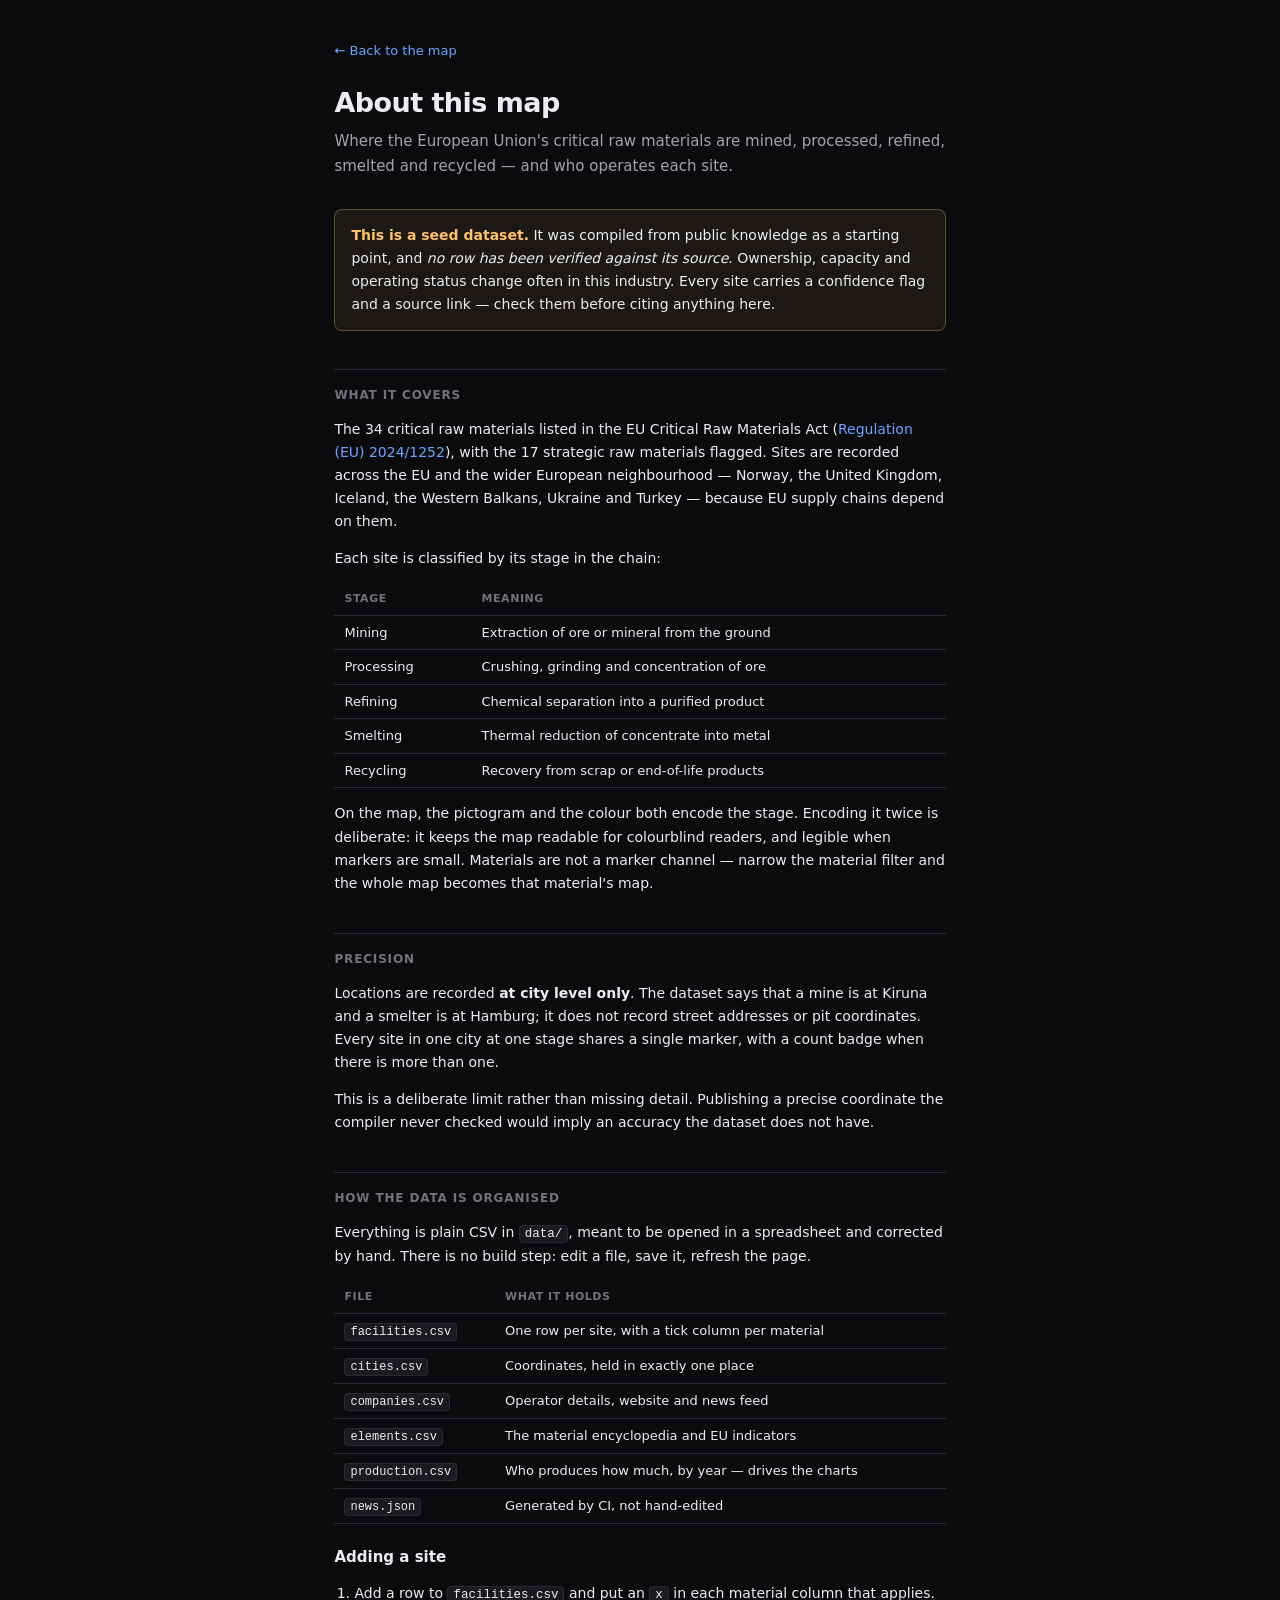
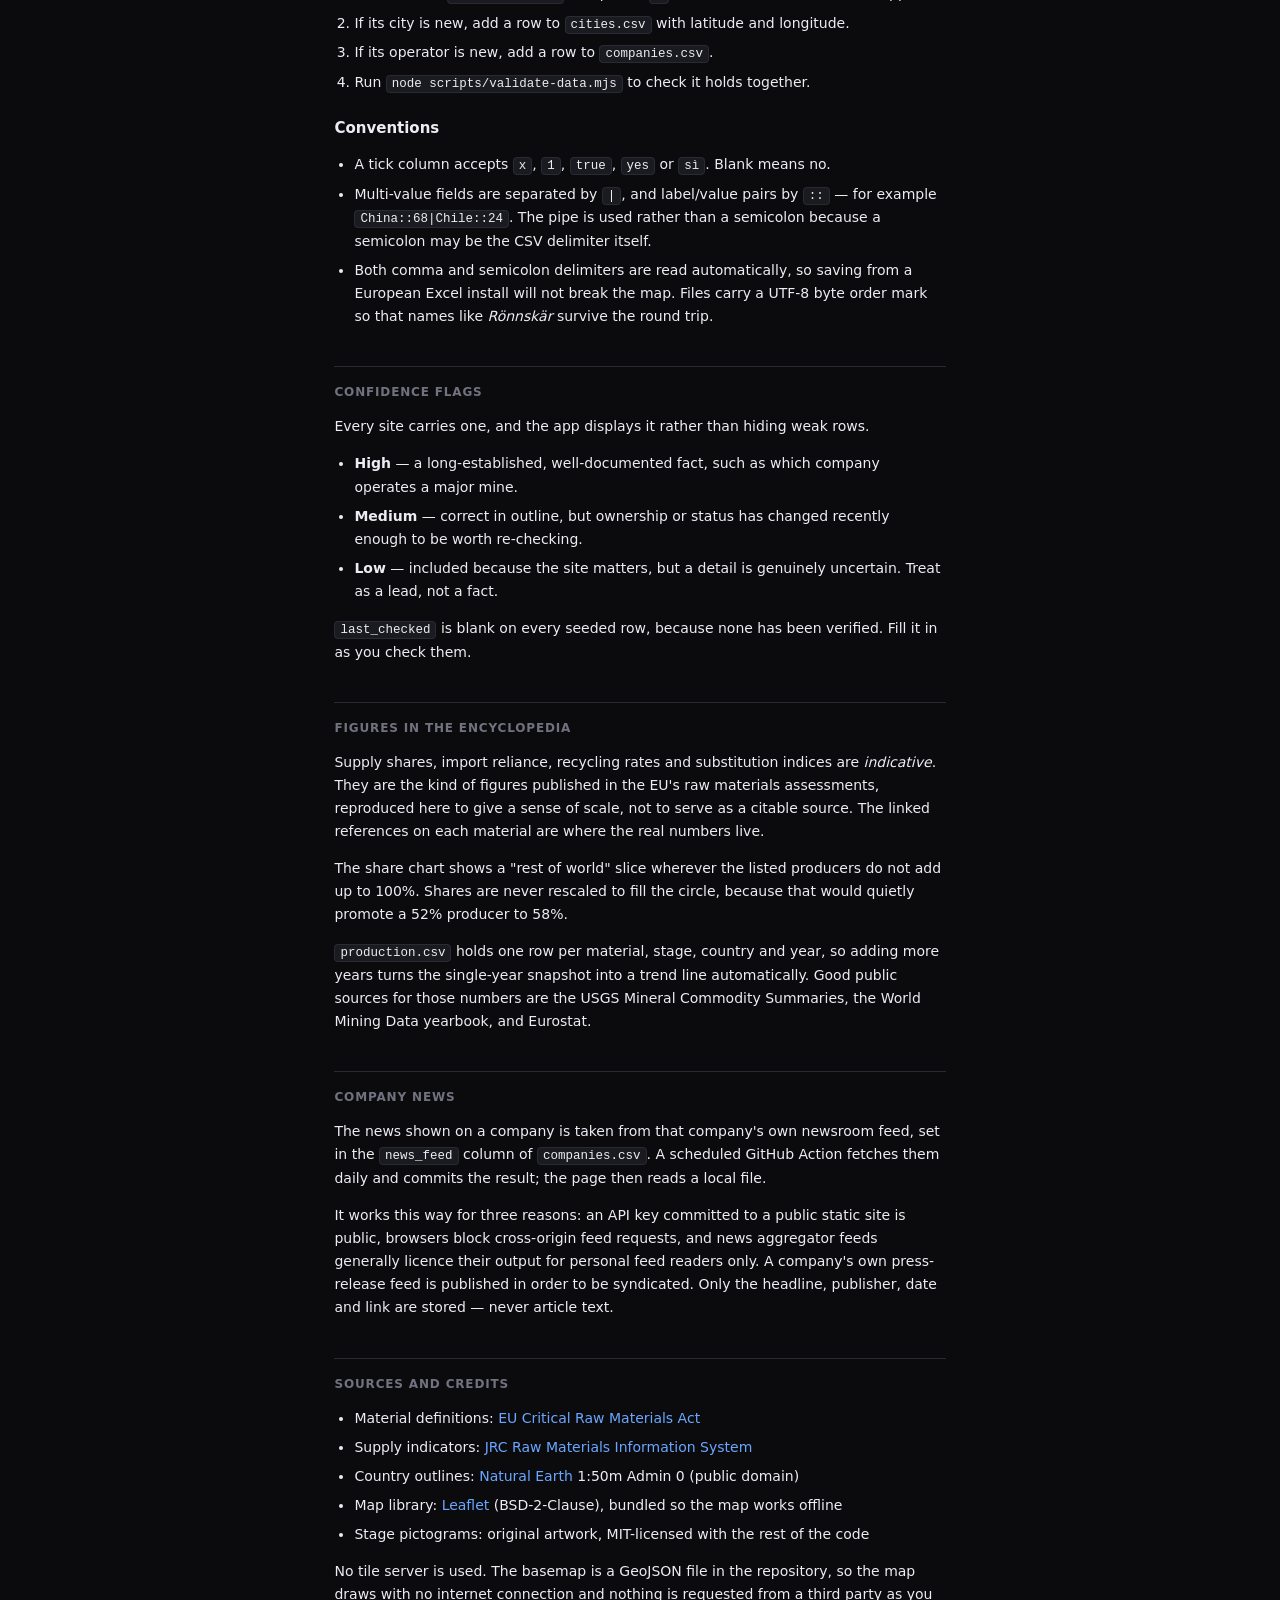
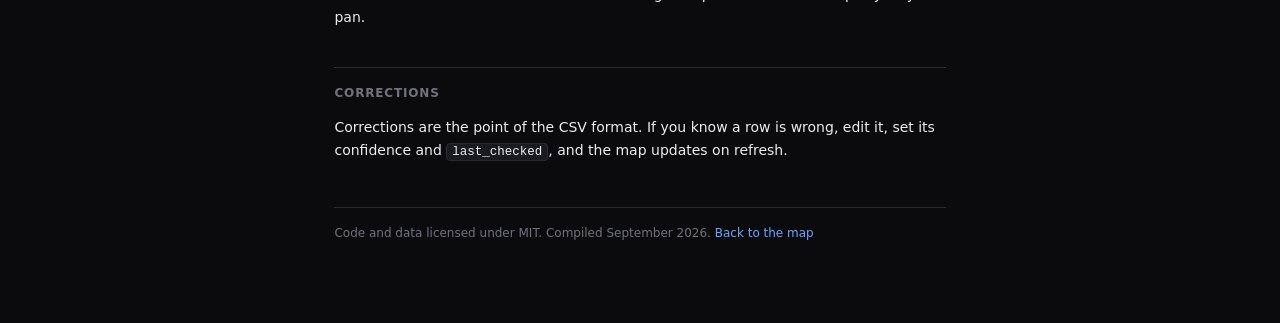
==== about.html @ 383049f7 "Build the full map application Turns the seeded CSVs into a working, filterable map of European crit" ====
<!doctype html>
<html lang="en">
<head>
<meta charset="utf-8">
<meta name="viewport" content="width=device-width, initial-scale=1">
<title>About — European Critical Raw Materials Map</title>
<link rel="stylesheet" href="css/styles.css">
<style>
  body { overflow: auto; }
  .doc { max-width: 74ch; margin: 0 auto; padding: 40px 24px 90px; }
  .doc h1 { font-size: 27px; letter-spacing: -0.02em; margin: 0 0 6px; }
  .doc .lede { color: var(--text-dim); font-size: 15px; margin: 0 0 30px; }
  .doc h2 {
    font-size: 12px; font-weight: 700; letter-spacing: 0.07em; text-transform: uppercase;
    color: var(--text-faint); margin: 38px 0 12px;
    padding-top: 16px; border-top: 1px solid var(--border);
  }
  .doc h3 { font-size: 15px; margin: 22px 0 7px; }
  .doc p, .doc li { line-height: 1.65; }
  .doc ul, .doc ol { padding-left: 20px; }
  .doc li { margin-bottom: 6px; }
  .doc code {
    font-family: var(--mono); font-size: 12.5px;
    background: var(--surface-2); border: 1px solid var(--border);
    padding: 1px 5px; border-radius: 4px;
  }
  .doc pre {
    background: var(--surface-2); border: 1px solid var(--border);
    border-radius: var(--radius); padding: 13px 15px; overflow-x: auto;
    font-family: var(--mono); font-size: 12.5px; line-height: 1.6;
  }
  .doc pre code { background: none; border: none; padding: 0; }
  .doc table { width: 100%; border-collapse: collapse; font-size: 13px; margin: 12px 0; }
  .doc th, .doc td { text-align: left; padding: 7px 10px; border-bottom: 1px solid var(--border); }
  .doc th { color: var(--text-faint); font-weight: 600; font-size: 11px;
            text-transform: uppercase; letter-spacing: 0.05em; }
  .doc td code { font-size: 12px; }
  .callout {
    background: rgba(255, 194, 102, 0.07);
    border: 1px solid rgba(255, 194, 102, 0.3);
    border-radius: var(--radius); padding: 14px 16px; margin: 18px 0;
  }
  .callout strong { color: var(--warn); }
  .back { display: inline-block; margin-bottom: 22px; font-size: 13px; }
  .doc footer { margin-top: 44px; padding-top: 16px; border-top: 1px solid var(--border);
                color: var(--text-faint); font-size: 12px; }
</style>
</head>
<body>
<main class="doc">

  <a class="back" href="index.html">&larr; Back to the map</a>

  <h1>About this map</h1>
  <p class="lede">
    Where the European Union's critical raw materials are mined, processed, refined,
    smelted and recycled — and who operates each site.
  </p>

  <div class="callout">
    <p style="margin:0">
      <strong>This is a seed dataset.</strong> It was compiled from public knowledge as a
      starting point, and <em>no row has been verified against its source</em>. Ownership,
      capacity and operating status change often in this industry. Every site carries a
      confidence flag and a source link — check them before citing anything here.
    </p>
  </div>

  <h2>What it covers</h2>

  <p>
    The 34 critical raw materials listed in the EU Critical Raw Materials Act
    (<a href="https://eur-lex.europa.eu/eli/reg/2024/1252/oj" target="_blank" rel="noopener">Regulation (EU) 2024/1252</a>),
    with the 17 strategic raw materials flagged. Sites are recorded across the EU and
    the wider European neighbourhood — Norway, the United Kingdom, Iceland, the Western
    Balkans, Ukraine and Turkey — because EU supply chains depend on them.
  </p>

  <p>Each site is classified by its stage in the chain:</p>

  <table>
    <tr><th>Stage</th><th>Meaning</th></tr>
    <tr><td>Mining</td><td>Extraction of ore or mineral from the ground</td></tr>
    <tr><td>Processing</td><td>Crushing, grinding and concentration of ore</td></tr>
    <tr><td>Refining</td><td>Chemical separation into a purified product</td></tr>
    <tr><td>Smelting</td><td>Thermal reduction of concentrate into metal</td></tr>
    <tr><td>Recycling</td><td>Recovery from scrap or end-of-life products</td></tr>
  </table>

  <p>
    On the map, the pictogram and the colour both encode the stage. Encoding it twice is
    deliberate: it keeps the map readable for colourblind readers, and legible when
    markers are small. Materials are not a marker channel — narrow the material filter and
    the whole map becomes that material's map.
  </p>

  <h2>Precision</h2>

  <p>
    Locations are recorded <strong>at city level only</strong>. The dataset says that a mine
    is at Kiruna and a smelter is at Hamburg; it does not record street addresses or pit
    coordinates. Every site in one city at one stage shares a single marker, with a count
    badge when there is more than one.
  </p>
  <p>
    This is a deliberate limit rather than missing detail. Publishing a precise coordinate
    the compiler never checked would imply an accuracy the dataset does not have.
  </p>

  <h2>How the data is organised</h2>

  <p>
    Everything is plain CSV in <code>data/</code>, meant to be opened in a spreadsheet and
    corrected by hand. There is no build step: edit a file, save it, refresh the page.
  </p>

  <table>
    <tr><th>File</th><th>What it holds</th></tr>
    <tr><td><code>facilities.csv</code></td><td>One row per site, with a tick column per material</td></tr>
    <tr><td><code>cities.csv</code></td><td>Coordinates, held in exactly one place</td></tr>
    <tr><td><code>companies.csv</code></td><td>Operator details, website and news feed</td></tr>
    <tr><td><code>elements.csv</code></td><td>The material encyclopedia and EU indicators</td></tr>
    <tr><td><code>production.csv</code></td><td>Who produces how much, by year — drives the charts</td></tr>
    <tr><td><code>news.json</code></td><td>Generated by CI, not hand-edited</td></tr>
  </table>

  <h3>Adding a site</h3>
  <ol>
    <li>Add a row to <code>facilities.csv</code> and put an <code>x</code> in each material column that applies.</li>
    <li>If its city is new, add a row to <code>cities.csv</code> with latitude and longitude.</li>
    <li>If its operator is new, add a row to <code>companies.csv</code>.</li>
    <li>Run <code>node scripts/validate-data.mjs</code> to check it holds together.</li>
  </ol>

  <h3>Conventions</h3>
  <ul>
    <li>A tick column accepts <code>x</code>, <code>1</code>, <code>true</code>, <code>yes</code> or <code>sì</code>. Blank means no.</li>
    <li>
      Multi-value fields are separated by <code>|</code>, and label/value pairs by <code>::</code> —
      for example <code>China::68|Chile::24</code>. The pipe is used rather than a semicolon
      because a semicolon may be the CSV delimiter itself.
    </li>
    <li>
      Both comma and semicolon delimiters are read automatically, so saving from a European
      Excel install will not break the map. Files carry a UTF-8 byte order mark so that
      names like <em>Rönnskär</em> survive the round trip.
    </li>
  </ul>

  <h2>Confidence flags</h2>
  <p>Every site carries one, and the app displays it rather than hiding weak rows.</p>
  <ul>
    <li><strong>High</strong> — a long-established, well-documented fact, such as which company operates a major mine.</li>
    <li><strong>Medium</strong> — correct in outline, but ownership or status has changed recently enough to be worth re-checking.</li>
    <li><strong>Low</strong> — included because the site matters, but a detail is genuinely uncertain. Treat as a lead, not a fact.</li>
  </ul>
  <p>
    <code>last_checked</code> is blank on every seeded row, because none has been verified.
    Fill it in as you check them.
  </p>

  <h2>Figures in the encyclopedia</h2>
  <p>
    Supply shares, import reliance, recycling rates and substitution indices are
    <em>indicative</em>. They are the kind of figures published in the EU's raw materials
    assessments, reproduced here to give a sense of scale, not to serve as a citable source.
    The linked references on each material are where the real numbers live.
  </p>
  <p>
    The share chart shows a "rest of world" slice wherever the listed producers do not add up
    to 100%. Shares are never rescaled to fill the circle, because that would quietly promote
    a 52% producer to 58%.
  </p>
  <p>
    <code>production.csv</code> holds one row per material, stage, country and year, so adding
    more years turns the single-year snapshot into a trend line automatically. Good public
    sources for those numbers are the USGS Mineral Commodity Summaries, the World Mining Data
    yearbook, and Eurostat.
  </p>

  <h2>Company news</h2>
  <p>
    The news shown on a company is taken from that company's own newsroom feed, set in the
    <code>news_feed</code> column of <code>companies.csv</code>. A scheduled GitHub Action
    fetches them daily and commits the result; the page then reads a local file.
  </p>
  <p>
    It works this way for three reasons: an API key committed to a public static site is
    public, browsers block cross-origin feed requests, and news aggregator feeds generally
    licence their output for personal feed readers only. A company's own press-release feed is
    published in order to be syndicated. Only the headline, publisher, date and link are
    stored — never article text.
  </p>

  <h2>Sources and credits</h2>
  <ul>
    <li>Material definitions: <a href="https://eur-lex.europa.eu/eli/reg/2024/1252/oj" target="_blank" rel="noopener">EU Critical Raw Materials Act</a></li>
    <li>Supply indicators: <a href="https://rmis.jrc.ec.europa.eu/" target="_blank" rel="noopener">JRC Raw Materials Information System</a></li>
    <li>Country outlines: <a href="https://www.naturalearthdata.com/" target="_blank" rel="noopener">Natural Earth</a> 1:50m Admin 0 (public domain)</li>
    <li>Map library: <a href="https://leafletjs.com" target="_blank" rel="noopener">Leaflet</a> (BSD-2-Clause), bundled so the map works offline</li>
    <li>Stage pictograms: original artwork, MIT-licensed with the rest of the code</li>
  </ul>
  <p>
    No tile server is used. The basemap is a GeoJSON file in the repository, so the map draws
    with no internet connection and nothing is requested from a third party as you pan.
  </p>

  <h2>Corrections</h2>
  <p>
    Corrections are the point of the CSV format. If you know a row is wrong, edit it, set its
    confidence and <code>last_checked</code>, and the map updates on refresh.
  </p>

  <footer>
    Code and data licensed under MIT. Compiled September 2026.
    <a href="index.html">Back to the map</a>
  </footer>

</main>
</body>
</html>
---- css/styles.css ----
/* ===========================================================================
   European Critical Raw Materials Map
   Dark-first. Colour on this page means one thing only: stage of the supply
   chain. Everything else stays greyscale so the markers never compete.
   =========================================================================== */

:root {
  --bg: #0b0b0e;
  --map-bg: #0d0d0f;
  --surface: #131318;
  --surface-2: #1a1a21;
  --surface-3: #23232c;
  --border: #2a2a35;
  --border-strong: #3b3b4a;

  --text: #ecedf2;
  --text-dim: #a2a3b2;
  --text-faint: #71727f;

  --accent: #6aa6ff;
  --accent-dim: #3f6ea8;
  --warn: #ffc266;
  --danger: #ff6b6b;

  /* Stage palette — magenta mining and cyan smelting come from the mockup. */
  --stage-mining: #ff3d86;
  --stage-processing: #ffab3d;
  --stage-refining: #38dc90;
  --stage-smelting: #37b6ff;
  --stage-recycling: #b18cff;

  --country-stroke: rgba(255, 255, 255, 0.62);
  --country-fill: rgba(255, 255, 255, 0.015);
  --country-fill-hover: rgba(255, 255, 255, 0.07);

  --sidebar-w: 336px;
  --detail-w: 392px;
  --header-h: 56px;

  --radius: 8px;
  --radius-lg: 14px;
  --shadow: 0 8px 28px rgba(0, 0, 0, 0.55);

  --font: system-ui, -apple-system, "Segoe UI", Roboto, "Helvetica Neue", Arial, sans-serif;
  --mono: ui-monospace, SFMono-Regular, "SF Mono", Menlo, Consolas, monospace;

  color-scheme: dark;
}

*, *::before, *::after { box-sizing: border-box; }

html, body { height: 100%; }

body {
  margin: 0;
  background: var(--bg);
  color: var(--text);
  font-family: var(--font);
  font-size: 14px;
  line-height: 1.5;
  -webkit-font-smoothing: antialiased;
  overflow: hidden;
}

a { color: var(--accent); text-decoration: none; }
a:hover { text-decoration: underline; }

button {
  font: inherit;
  color: inherit;
  background: none;
  border: none;
  cursor: pointer;
}

:focus-visible {
  outline: 2px solid var(--accent);
  outline-offset: 2px;
  border-radius: 4px;
}

/* Scrollbars ------------------------------------------------------------- */
* { scrollbar-width: thin; scrollbar-color: var(--border-strong) transparent; }
*::-webkit-scrollbar { width: 10px; height: 10px; }
*::-webkit-scrollbar-track { background: transparent; }
*::-webkit-scrollbar-thumb {
  background: var(--border-strong);
  border-radius: 6px;
  border: 3px solid var(--surface);
}

/* Utilities -------------------------------------------------------------- */
[hidden] { display: none !important; }

.visually-hidden {
  position: absolute; width: 1px; height: 1px;
  padding: 0; margin: -1px; overflow: hidden;
  clip: rect(0 0 0 0); white-space: nowrap; border: 0;
}

.muted { color: var(--text-dim); }
.faint { color: var(--text-faint); }

/* ===========================================================================
   Shell
   =========================================================================== */

.app {
  display: grid;
  grid-template-rows: auto 1fr;
  height: 100vh;
  height: 100dvh;
}

.header {
  display: flex;
  align-items: center;
  gap: 16px;
  height: var(--header-h);
  padding: 0 16px;
  background: var(--surface);
  border-bottom: 1px solid var(--border);
  z-index: 600;
}

.header__brand { display: flex; align-items: baseline; gap: 10px; min-width: 0; }

.header__title {
  margin: 0;
  font-size: 15px;
  font-weight: 650;
  letter-spacing: -0.01em;
  white-space: nowrap;
}

.header__sub {
  font-size: 12px;
  color: var(--text-faint);
  white-space: nowrap;
  overflow: hidden;
  text-overflow: ellipsis;
}

.header__spacer { flex: 1; }

.header__actions { display: flex; align-items: center; gap: 8px; }

/* The dataset is a seed. Say so where it cannot be missed. */
.data-banner {
  display: inline-flex;
  align-items: center;
  gap: 7px;
  padding: 4px 11px;
  font-size: 12px;
  color: var(--warn);
  background: rgba(255, 194, 102, 0.09);
  border: 1px solid rgba(255, 194, 102, 0.28);
  border-radius: 999px;
  white-space: nowrap;
}
.data-banner::before {
  content: "";
  width: 6px; height: 6px;
  border-radius: 50%;
  background: var(--warn);
  flex: none;
}

.btn {
  padding: 6px 12px;
  font-size: 13px;
  border-radius: var(--radius);
  border: 1px solid var(--border-strong);
  background: var(--surface-2);
  color: var(--text);
  white-space: nowrap;
  transition: background 0.12s, border-color 0.12s;
}
.btn:hover { background: var(--surface-3); border-color: #4a4a5c; }

.btn--primary {
  background: var(--accent);
  border-color: var(--accent);
  color: #07121f;
  font-weight: 600;
}
.btn--primary:hover { background: #7fb4ff; border-color: #7fb4ff; }

.btn--ghost { background: transparent; border-color: transparent; color: var(--text-dim); }
.btn--ghost:hover { background: var(--surface-2); color: var(--text); }

.btn--sm { padding: 3px 9px; font-size: 12px; }

.main {
  display: grid;
  grid-template-columns: var(--sidebar-w) 1fr 0;
  min-height: 0;
  transition: grid-template-columns 0.18s ease;
}
.main.detail-open { grid-template-columns: var(--sidebar-w) 1fr var(--detail-w); }
.main.sidebar-collapsed { grid-template-columns: 0 1fr 0; }
.main.sidebar-collapsed.detail-open { grid-template-columns: 0 1fr var(--detail-w); }

/* ===========================================================================
   Sidebar
   =========================================================================== */

.sidebar {
  display: grid;
  grid-template-rows: auto auto 1fr;
  min-width: 0;
  min-height: 0;
  background: var(--surface);
  border-right: 1px solid var(--border);
  overflow: hidden;
}

.segmented {
  display: flex;
  gap: 3px;
  margin: 10px 12px 0;
  padding: 3px;
  background: var(--surface-2);
  border: 1px solid var(--border);
  border-radius: var(--radius);
}

.segmented button {
  flex: 1;
  display: flex;
  align-items: center;
  justify-content: center;
  gap: 6px;
  padding: 6px 8px;
  font-size: 13px;
  color: var(--text-dim);
  border-radius: 6px;
  transition: background 0.12s, color 0.12s;
}
.segmented button:hover { color: var(--text); }
.segmented button[aria-selected="true"] {
  background: var(--surface-3);
  color: var(--text);
  font-weight: 600;
}

.pill {
  padding: 1px 7px;
  font-size: 11px;
  font-variant-numeric: tabular-nums;
  color: var(--text-dim);
  background: var(--surface-3);
  border-radius: 999px;
}
.segmented button[aria-selected="true"] .pill { background: var(--border-strong); color: var(--text); }

.search {
  margin: 10px 12px;
  position: relative;
}
.search input {
  width: 100%;
  padding: 8px 30px 8px 11px;
  font: inherit;
  font-size: 13px;
  color: var(--text);
  background: var(--surface-2);
  border: 1px solid var(--border);
  border-radius: var(--radius);
}
.search input::placeholder { color: var(--text-faint); }
.search input:focus { outline: none; border-color: var(--accent-dim); background: var(--surface-3); }
.search__clear {
  position: absolute;
  right: 6px; top: 50%;
  transform: translateY(-50%);
  padding: 4px 6px;
  color: var(--text-faint);
  line-height: 1;
}
.search__clear:hover { color: var(--text); }

.panel-scroll {
  overflow-y: auto;
  padding: 0 12px 20px;
  min-height: 0;
}

/* Filter groups ---------------------------------------------------------- */

.fgroup { border-top: 1px solid var(--border); padding: 12px 0; }
.fgroup:first-child { border-top: none; }

.fgroup__head {
  display: flex;
  align-items: center;
  gap: 8px;
  width: 100%;
  padding: 2px 0;
  text-align: left;
}
.fgroup__title {
  font-size: 12px;
  font-weight: 650;
  letter-spacing: 0.05em;
  text-transform: uppercase;
  color: var(--text-dim);
}
.fgroup__count { margin-left: auto; font-size: 11px; color: var(--text-faint); }
.fgroup__chev {
  width: 14px; height: 14px;
  color: var(--text-faint);
  transition: transform 0.15s;
}
.fgroup[data-open="false"] .fgroup__chev { transform: rotate(-90deg); }
.fgroup[data-open="false"] .fgroup__body { display: none; }

.fgroup__body { margin-top: 8px; }
.fgroup__body--scroll { max-height: 260px; overflow-y: auto; padding-right: 4px; }

.fgroup__sub {
  margin: 10px 0 4px;
  font-size: 11px;
  font-weight: 650;
  letter-spacing: 0.04em;
  text-transform: uppercase;
  color: var(--text-faint);
}
.fgroup__sub:first-child { margin-top: 0; }

.check {
  display: flex;
  align-items: center;
  gap: 9px;
  padding: 5px 7px;
  border-radius: 6px;
  cursor: pointer;
  user-select: none;
}
.check:hover { background: var(--surface-2); }
.check input { position: absolute; opacity: 0; pointer-events: none; }

.check__box {
  flex: none;
  width: 15px; height: 15px;
  border: 1.5px solid var(--border-strong);
  border-radius: 4px;
  background: var(--surface-2);
  display: grid;
  place-items: center;
  transition: background 0.12s, border-color 0.12s;
}
.check__box svg { width: 11px; height: 11px; opacity: 0; color: #07121f; }
.check input:checked + .check__box { background: var(--accent); border-color: var(--accent); }
.check input:checked + .check__box svg { opacity: 1; }
.check input:focus-visible + .check__box { outline: 2px solid var(--accent); outline-offset: 2px; }

.check__label { flex: 1; min-width: 0; font-size: 13px; overflow: hidden; text-overflow: ellipsis; white-space: nowrap; }
.check__n { font-size: 11px; color: var(--text-faint); font-variant-numeric: tabular-nums; }
.check[data-empty="true"] { opacity: 0.42; }

.check__swatch { flex: none; width: 9px; height: 9px; border-radius: 3px; }

.star { color: var(--warn); font-size: 10px; flex: none; }

.fgroup__actions { display: flex; gap: 6px; margin-top: 8px; }

/* Results ---------------------------------------------------------------- */

.results__head {
  display: flex;
  align-items: center;
  gap: 8px;
  padding: 10px 0 8px;
  font-size: 12px;
  color: var(--text-dim);
}

.rlist { display: flex; flex-direction: column; gap: 5px; }

.rcard {
  width: 100%;
  text-align: left;
  padding: 9px 11px;
  background: var(--surface-2);
  border: 1px solid var(--border);
  border-radius: var(--radius);
  transition: background 0.12s, border-color 0.12s;
}
.rcard:hover { background: var(--surface-3); border-color: var(--border-strong); }
.rcard[aria-current="true"] { border-color: var(--accent-dim); background: var(--surface-3); }

.rcard__top { display: flex; align-items: center; gap: 8px; }
.rcard__name {
  flex: 1; min-width: 0;
  font-size: 13px; font-weight: 600;
  overflow: hidden; text-overflow: ellipsis; white-space: nowrap;
}
.rcard__where { margin-top: 2px; font-size: 12px; color: var(--text-dim); }
.rcard__meta { margin-top: 6px; display: flex; flex-wrap: wrap; gap: 4px; }

.empty {
  padding: 28px 16px;
  text-align: center;
  color: var(--text-faint);
  font-size: 13px;
}
.empty strong { display: block; color: var(--text-dim); margin-bottom: 4px; }

/* Chips ------------------------------------------------------------------ */

.chip {
  display: inline-flex;
  align-items: center;
  gap: 5px;
  padding: 2px 8px;
  font-size: 11px;
  border-radius: 999px;
  background: var(--surface-3);
  color: var(--text-dim);
  border: 1px solid transparent;
  white-space: nowrap;
}
.chip--stage {
  color: var(--stage-c, var(--text-dim));
  border-color: color-mix(in srgb, var(--stage-c) 42%, transparent);
  background: color-mix(in srgb, var(--stage-c) 13%, transparent);
}
.chip--stage svg { width: 12px; height: 12px; }
.chip--strategic { color: var(--warn); background: rgba(255, 194, 102, 0.1); border-color: rgba(255, 194, 102, 0.25); }

/* Confidence is shown, never hidden. */
.conf { display: inline-flex; align-items: center; gap: 4px; font-size: 11px; }
.conf::before { content: ""; width: 6px; height: 6px; border-radius: 50%; }
.conf--high { color: #6fcf97; } .conf--high::before { background: #6fcf97; }
.conf--medium { color: var(--warn); } .conf--medium::before { background: var(--warn); }
.conf--low { color: var(--danger); } .conf--low::before { background: var(--danger); }

.status-chip { font-size: 11px; }
.status-chip[data-status="operating"] { color: #6fcf97; }
.status-chip[data-status="construction"] { color: var(--warn); }
.status-chip[data-status="planned"] { color: var(--accent); }
.status-chip[data-status="care-and-maintenance"] { color: var(--text-dim); }
.status-chip[data-status="closed"] { color: var(--text-faint); }

/* ===========================================================================
   Map
   =========================================================================== */

.map-wrap { position: relative; min-width: 0; min-height: 0; }

#map {
  position: absolute;
  inset: 0;
  background: var(--map-bg);
}

.leaflet-container {
  background: var(--map-bg);
  font-family: var(--font);
  outline: none;
}

.country { transition: fill 0.12s; }

/* Markers ---------------------------------------------------------------- */

/* Leaflet is given a zero-size icon so the marker can be sized purely in CSS.
   --marker-size is set from the zoom level, so dense regions stay readable. */
.leaflet-container { --marker-size: 26px; }

.crm-pin { width: 0 !important; height: 0 !important; }

.marker-pin {
  position: absolute;
  left: 0; top: 0;
  width: var(--marker-size);
  height: var(--marker-size);
  transform: translate(-50%, -50%);
  transition: width 0.15s, height 0.15s;
}

.marker {
  position: relative;
  display: grid;
  place-items: center;
  width: 100%; height: 100%;
  border-radius: 50%;
  color: var(--stage-c);
  background: color-mix(in srgb, var(--stage-c) 20%, #0b0b0e);
  border: 1.5px solid var(--stage-c);
  box-shadow: 0 0 0 3px color-mix(in srgb, var(--stage-c) 12%, transparent);
  transition: transform 0.12s, box-shadow 0.12s;
}
.marker svg { width: 62%; height: 62%; }
.marker:hover { transform: scale(1.14); z-index: 500; }

.marker__count {
  position: absolute;
  right: -5px; bottom: -5px;
  min-width: 15px;
  padding: 0 3px;
  font-size: 10px;
  font-weight: 700;
  line-height: 15px;
  text-align: center;
  color: #0b0b0e;
  background: var(--stage-c);
  border-radius: 999px;
  font-variant-numeric: tabular-nums;
}

/* Selected marker: the rounded-square outline from the mockup. */
.marker-pin.is-selected .marker {
  box-shadow: 0 0 0 3px var(--map-bg), 0 0 0 5px var(--stage-c);
  border-radius: 7px;
  transform: scale(1.12);
}

.leaflet-marker-icon { background: none; border: none; }

/* Popups ----------------------------------------------------------------- */

.leaflet-popup-content-wrapper {
  background: var(--surface-2);
  color: var(--text);
  border: 1px solid var(--border-strong);
  border-radius: var(--radius-lg);
  box-shadow: var(--shadow);
  padding: 0;
}
.leaflet-popup-content { margin: 0; width: 270px !important; line-height: 1.5; }
.leaflet-popup-tip { background: var(--surface-2); border: 1px solid var(--border-strong); }
.leaflet-popup-close-button { color: var(--text-faint) !important; padding: 7px 8px 0 0 !important; }
.leaflet-popup-close-button:hover { color: var(--text) !important; }

.pop { padding: 12px 13px 11px; }
.pop__where { font-size: 12px; color: var(--text-dim); }
.pop__site { margin: 1px 0 2px; font-size: 14px; font-weight: 650; }
.pop__co { display: inline-block; font-size: 13px; margin-bottom: 8px; }
.pop__meta { display: flex; flex-wrap: wrap; gap: 4px; margin-bottom: 9px; }
.pop__foot { display: flex; align-items: center; gap: 8px; padding-top: 9px; border-top: 1px solid var(--border); }
.pop__nav {
  display: flex; align-items: center; justify-content: space-between; gap: 8px;
  padding: 7px 13px; background: var(--surface-3); border-bottom: 1px solid var(--border);
  font-size: 12px; color: var(--text-dim);
}

/* Legend ----------------------------------------------------------------- */

.legend {
  position: absolute;
  left: 14px; bottom: 14px;
  z-index: 500;
  padding: 10px 12px;
  background: color-mix(in srgb, var(--surface) 92%, transparent);
  backdrop-filter: blur(8px);
  border: 1px solid var(--border);
  border-radius: var(--radius-lg);
  box-shadow: var(--shadow);
}
.legend__title {
  font-size: 10px; font-weight: 700; letter-spacing: 0.07em;
  text-transform: uppercase; color: var(--text-faint); margin-bottom: 7px;
}
.legend__row { display: flex; align-items: center; gap: 8px; padding: 2px 0; font-size: 12px; }
.legend__dot {
  flex: none;
  display: grid; place-items: center;
  width: 21px; height: 21px;
  border-radius: 50%;
  color: var(--stage-c);
  background: color-mix(in srgb, var(--stage-c) 20%, #0b0b0e);
  border: 1.5px solid var(--stage-c);
}
.legend__dot svg { width: 13px; height: 13px; }
.legend__row[data-off="true"] { opacity: 0.3; }

.map-note {
  position: absolute;
  right: 14px; bottom: 14px;
  z-index: 500;
  font-size: 11px;
  color: var(--text-faint);
  background: color-mix(in srgb, var(--surface) 88%, transparent);
  padding: 4px 9px;
  border-radius: 999px;
  border: 1px solid var(--border);
}

.map-toolbar { position: absolute; right: 14px; top: 14px; z-index: 500; display: flex; gap: 6px; }
.map-toolbar .btn { box-shadow: var(--shadow); }

.leaflet-control-zoom { border: none !important; box-shadow: var(--shadow) !important; }
.leaflet-control-zoom a {
  background: var(--surface-2) !important;
  color: var(--text) !important;
  border-color: var(--border) !important;
}
.leaflet-control-zoom a:hover { background: var(--surface-3) !important; }
.leaflet-control-attribution {
  background: rgba(11, 11, 14, 0.8) !important;
  color: var(--text-faint) !important;
  font-size: 10px !important;
}
.leaflet-control-attribution a { color: var(--text-dim) !important; }

.country-tip {
  background: var(--surface-2) !important;
  color: var(--text) !important;
  border: 1px solid var(--border-strong) !important;
  border-radius: 6px !important;
  box-shadow: var(--shadow) !important;
  font-size: 12px !important;
  padding: 3px 8px !important;
}
.country-tip::before { display: none !important; }

/* ===========================================================================
   Detail panel
   =========================================================================== */

.detail {
  min-width: 0; min-height: 0;
  display: grid;
  grid-template-rows: auto 1fr;
  background: var(--surface);
  border-left: 1px solid var(--border);
  overflow: hidden;
}

.detail__head {
  display: flex; align-items: center; gap: 8px;
  padding: 11px 14px;
  border-bottom: 1px solid var(--border);
}
.detail__kind {
  font-size: 10px; font-weight: 700; letter-spacing: 0.07em;
  text-transform: uppercase; color: var(--text-faint);
}
.detail__body { overflow-y: auto; padding: 14px; min-height: 0; }

.detail h2 { margin: 0 0 2px; font-size: 18px; font-weight: 650; letter-spacing: -0.01em; }
.detail h3 {
  margin: 20px 0 8px;
  font-size: 11px; font-weight: 700; letter-spacing: 0.06em;
  text-transform: uppercase; color: var(--text-faint);
}
.detail h3:first-child { margin-top: 0; }
.detail p { margin: 0 0 10px; }

.kv { display: grid; grid-template-columns: auto 1fr; gap: 4px 14px; font-size: 13px; margin: 0; }
.kv dt { color: var(--text-faint); }
.kv dd { margin: 0; }

.sub { display: flex; flex-wrap: wrap; gap: 6px; align-items: center; margin-bottom: 12px; }

.stat-row { display: flex; gap: 8px; margin-bottom: 4px; }
.stat {
  flex: 1;
  padding: 9px 11px;
  background: var(--surface-2);
  border: 1px solid var(--border);
  border-radius: var(--radius);
}
.stat__n { font-size: 19px; font-weight: 650; font-variant-numeric: tabular-nums; line-height: 1.2; }
.stat__l { font-size: 11px; color: var(--text-faint); margin-top: 1px; }

/* Supply concentration chart — hand-rolled, no chart library. */
.bars { display: flex; flex-direction: column; gap: 7px; }
.bar__top { display: flex; justify-content: space-between; gap: 10px; font-size: 12px; margin-bottom: 3px; }
.bar__pct { color: var(--text-dim); font-variant-numeric: tabular-nums; }
.bar__track { height: 7px; background: var(--surface-3); border-radius: 999px; overflow: hidden; }
.bar__fill { height: 100%; border-radius: 999px; background: var(--accent); }
.bar--dominant .bar__fill { background: var(--danger); }
.bar--dominant .bar__pct { color: var(--danger); }

.uses { margin: 0; padding-left: 17px; }
.uses li { margin-bottom: 3px; }

.srcs { display: flex; flex-direction: column; gap: 5px; font-size: 12px; }

.news__item { padding: 9px 0; border-top: 1px solid var(--border); }
.news__item:first-child { border-top: none; }
.news__title { font-size: 13px; line-height: 1.45; display: block; }
.news__meta { margin-top: 3px; font-size: 11px; color: var(--text-faint); }

.sitelist { display: flex; flex-direction: column; gap: 5px; }

/* ===========================================================================
   Opening gate
   =========================================================================== */

.gate {
  position: fixed;
  inset: 0;
  z-index: 1000;
  display: grid;
  place-items: center;
  padding: 24px;
  background: rgba(6, 6, 9, 0.82);
  backdrop-filter: blur(6px);
}

.gate__card {
  display: grid;
  grid-template-rows: auto 1fr auto;
  width: min(880px, 100%);
  max-height: min(760px, 100%);
  background: var(--surface);
  border: 1px solid var(--border-strong);
  border-radius: 18px;
  box-shadow: 0 24px 64px rgba(0, 0, 0, 0.6);
  overflow: hidden;
}

.gate__head { padding: 22px 26px 16px; border-bottom: 1px solid var(--border); }
.gate__head h1 { margin: 0 0 5px; font-size: 21px; font-weight: 650; letter-spacing: -0.02em; }
.gate__head p { margin: 0; color: var(--text-dim); font-size: 13px; max-width: 62ch; }

.gate__body { overflow-y: auto; padding: 20px 26px; min-height: 0; }

.gate__section + .gate__section { margin-top: 24px; }
.gate__label { display: flex; align-items: baseline; gap: 8px; margin-bottom: 10px; }
.gate__label h2 { margin: 0; font-size: 13px; font-weight: 650; }
.gate__hint { font-size: 12px; color: var(--text-faint); }

.presets { display: flex; flex-wrap: wrap; gap: 6px; margin-bottom: 12px; }

.gate__grid {
  display: grid;
  grid-template-columns: repeat(auto-fill, minmax(196px, 1fr));
  gap: 2px;
}

.stage-grid { display: grid; grid-template-columns: repeat(auto-fit, minmax(150px, 1fr)); gap: 8px; }

.stage-card {
  display: flex;
  align-items: flex-start;
  gap: 10px;
  padding: 11px 12px;
  text-align: left;
  background: var(--surface-2);
  border: 1px solid var(--border);
  border-radius: var(--radius);
  transition: border-color 0.12s, background 0.12s;
}
.stage-card:hover { background: var(--surface-3); }
.stage-card[aria-pressed="true"] {
  border-color: var(--stage-c);
  background: color-mix(in srgb, var(--stage-c) 10%, var(--surface-2));
}
.stage-card__icon {
  flex: none;
  display: grid; place-items: center;
  width: 30px; height: 30px;
  border-radius: 50%;
  color: var(--stage-c);
  background: color-mix(in srgb, var(--stage-c) 18%, transparent);
  border: 1.5px solid color-mix(in srgb, var(--stage-c) 55%, transparent);
}
.stage-card[aria-pressed="true"] .stage-card__icon { border-color: var(--stage-c); }
.stage-card__icon svg { width: 17px; height: 17px; }
.stage-card__name { font-size: 13px; font-weight: 600; }
.stage-card__desc { font-size: 11px; color: var(--text-faint); line-height: 1.4; margin-top: 1px; }

.gate__foot {
  display: flex;
  align-items: center;
  gap: 12px;
  padding: 14px 26px;
  border-top: 1px solid var(--border);
  background: var(--surface-2);
}
.gate__summary { flex: 1; font-size: 12px; color: var(--text-dim); }

/* ===========================================================================
   Data error panel — the CSV is hand-edited, so failures must be loud.
   =========================================================================== */

.errors {
  position: fixed;
  left: 50%; bottom: 18px;
  transform: translateX(-50%);
  z-index: 900;
  width: min(680px, calc(100vw - 32px));
  max-height: 46vh;
  display: grid;
  grid-template-rows: auto 1fr;
  background: var(--surface);
  border: 1px solid var(--danger);
  border-radius: var(--radius-lg);
  box-shadow: var(--shadow);
  overflow: hidden;
}
.errors__head {
  display: flex; align-items: center; gap: 10px;
  padding: 10px 14px;
  background: rgba(255, 107, 107, 0.11);
  border-bottom: 1px solid var(--border);
}
.errors__title { flex: 1; font-size: 13px; font-weight: 650; color: var(--danger); }
.errors__body { overflow-y: auto; padding: 8px 14px 12px; }
.errors__item { padding: 6px 0; border-top: 1px solid var(--border); font-size: 12px; }
.errors__item:first-child { border-top: none; }
.errors__where { font-family: var(--mono); font-size: 11px; color: var(--text-faint); }

.loading {
  position: fixed; inset: 0;
  display: grid; place-items: center;
  background: var(--bg);
  z-index: 1100;
  color: var(--text-faint);
  font-size: 13px;
}

/* ===========================================================================
   Responsive
   =========================================================================== */

@media (max-width: 1180px) {
  :root { --sidebar-w: 300px; --detail-w: 340px; }
}

@media (max-width: 900px) {
  .main,
  .main.detail-open,
  .main.sidebar-collapsed,
  .main.sidebar-collapsed.detail-open { grid-template-columns: 1fr; }

  /* Panels become sheets over the map rather than columns beside it. */
  .sidebar, .detail {
    position: fixed;
    top: var(--header-h);
    bottom: 0;
    width: min(360px, 88vw);
    z-index: 700;
    box-shadow: var(--shadow);
  }
  .sidebar { left: 0; }
  .detail { right: 0; }
  .main.sidebar-collapsed .sidebar { display: none; }
  .main:not(.detail-open) .detail { display: none; }
  .header__sub { display: none; }
  .legend { display: none; }
}

@media (max-width: 620px) {
  .data-banner { display: none; }
  .gate__card { max-height: 100%; border-radius: 12px; }
  .gate__head, .gate__body, .gate__foot { padding-left: 16px; padding-right: 16px; }
  .gate__foot { flex-wrap: wrap; }
  .map-note { display: none; }
}

@media (prefers-reduced-motion: reduce) {
  *, *::before, *::after { transition: none !important; animation: none !important; }
}

/* ===========================================================================
   Panels, charts and the pieces the JS modules render
   =========================================================================== */

.link { color: var(--accent); cursor: pointer; }
.link:hover { text-decoration: underline; }

.btn--wide { width: 100%; margin-top: 10px; }
.btn:disabled { opacity: 0.45; cursor: not-allowed; }

.segmented--sub { margin: 0 0 10px; }

.check__stage { flex: none; display: grid; place-items: center; color: var(--stage-c); }
.check__stage svg { width: 13px; height: 13px; }

.gate__col { min-width: 0; }

/* Facility detail --------------------------------------------------------- */

.fdetail {
  padding: 11px 12px;
  margin-bottom: 8px;
  background: var(--surface-2);
  border: 1px solid var(--border);
  border-radius: var(--radius);
}
.fdetail__head { display: flex; align-items: center; gap: 8px; margin-bottom: 8px; }
.fdetail__head h4 { margin: 0; flex: 1; font-size: 14px; font-weight: 650; }
.fdetail__note { margin: 9px 0 0; font-size: 12px; color: var(--text-dim); line-height: 1.5; }
.fdetail__foot {
  display: flex; align-items: center; gap: 10px; flex-wrap: wrap;
  margin-top: 10px; padding-top: 9px;
  border-top: 1px solid var(--border);
  font-size: 12px;
}

.sitegroup { margin-bottom: 14px; }
.sitegroup__head { margin-bottom: 6px; }

.panel-foot { margin-top: 14px; font-size: 11px; line-height: 1.5; }
.panel-foot code, .empty code, .faint code {
  font-family: var(--mono); font-size: 11px;
  background: var(--surface-3); padding: 1px 5px; border-radius: 4px;
}

.pop__more { font-size: 12px; color: var(--text-dim); margin-bottom: 8px; }

.idx { margin-top: 8px; }

/* Mini tabs (production stage switcher) ----------------------------------- */

.minitabs { display: flex; gap: 4px; margin-bottom: 12px; }
.minitabs button {
  padding: 3px 10px;
  font-size: 12px;
  color: var(--text-dim);
  background: var(--surface-2);
  border: 1px solid var(--border);
  border-radius: 999px;
  text-transform: capitalize;
}
.minitabs button[aria-selected="true"] {
  color: var(--text);
  background: var(--surface-3);
  border-color: var(--border-strong);
  font-weight: 600;
}

/* Charts ------------------------------------------------------------------ */

.chart { margin: 0 0 18px; }
.chart__title { font-size: 13px; font-weight: 600; margin-bottom: 2px; }
.chart__sub { margin: 0 0 10px; font-size: 11px; color: var(--text-faint); }

.donut { display: flex; align-items: center; gap: 14px; flex-wrap: wrap; }
.donut svg { flex: none; }
.donut__pct { font-size: 26px; font-weight: 650; fill: var(--text); }
.donut__lbl { font-size: 10px; fill: var(--text-faint); }

.clegend { list-style: none; margin: 0; padding: 0; flex: 1; min-width: 130px; }
.clegend__row { display: flex; align-items: center; gap: 7px; padding: 2px 0; font-size: 12px; }
.clegend__sw { flex: none; width: 9px; height: 9px; border-radius: 2px; }
.clegend__name { flex: 1; min-width: 0; overflow: hidden; text-overflow: ellipsis; white-space: nowrap; }
.clegend__val { color: var(--text-dim); font-variant-numeric: tabular-nums; }
.clegend--inline { display: flex; flex-wrap: wrap; gap: 4px 14px; margin-top: 8px; }
.clegend--inline .clegend__row { flex: none; }
.clegend--inline .clegend__name { flex: none; }

.linechart { width: 100%; height: auto; }
.linechart .grid { stroke: var(--border); stroke-width: 1; }
.linechart .axis { fill: var(--text-faint); font-size: 9px; }

/* Meters ------------------------------------------------------------------ */

.meter { margin-bottom: 11px; }
.meter__top { display: flex; justify-content: space-between; gap: 10px; font-size: 12px; margin-bottom: 4px; }
.meter__val { color: var(--text-dim); font-variant-numeric: tabular-nums; }
.meter__track { height: 7px; background: var(--surface-3); border-radius: 999px; overflow: hidden; }
.meter__fill { height: 100%; border-radius: 999px; background: var(--accent); }
.meter--high .meter__fill { background: var(--danger); }
.meter--high .meter__val { color: var(--danger); }

/* Stage counts ------------------------------------------------------------ */

.stagecounts { display: flex; flex-wrap: wrap; gap: 6px; }
.stagecount {
  display: flex; align-items: center; gap: 6px;
  padding: 6px 10px;
  background: color-mix(in srgb, var(--stage-c) 11%, var(--surface-2));
  border: 1px solid color-mix(in srgb, var(--stage-c) 34%, transparent);
  border-radius: var(--radius);
  font-size: 12px;
}
.stagecount__icon { display: grid; place-items: center; color: var(--stage-c); }
.stagecount__n { font-weight: 650; font-variant-numeric: tabular-nums; }
.stagecount__l { color: var(--text-dim); }

.news { margin-top: 2px; }

/* Capital cities: a quiet orientation layer under the site markers. */
.city-pin { width: 0 !important; height: 0 !important; }
.city-dot {
  position: absolute;
  left: 0; top: 0;
  display: flex;
  align-items: center;
  gap: 5px;
  transform: translate(-3px, -3px);
  white-space: nowrap;
  pointer-events: none;
}
.city-dot i {
  flex: none;
  width: 3px; height: 3px;
  border-radius: 50%;
  background: rgba(255, 255, 255, 0.5);
}
.city-dot span {
  display: none;
  font-size: 10px;
  color: rgba(255, 255, 255, 0.42);
  letter-spacing: 0.02em;
}
.show-city-labels .city-dot span { display: inline; }

/* On a narrow screen the panels are overlay sheets, so the map keeps full width
   and the toolbar has to clear Leaflet's zoom control. */
@media (max-width: 900px) {
  .map-toolbar { top: 12px; right: 12px; }
  .sidebar { border-right: none; border-radius: 0 var(--radius-lg) var(--radius-lg) 0; }
  .detail { border-left: none; border-radius: var(--radius-lg) 0 0 var(--radius-lg); }
  .header { gap: 10px; padding: 0 12px; }
  .header__title { font-size: 14px; }
}
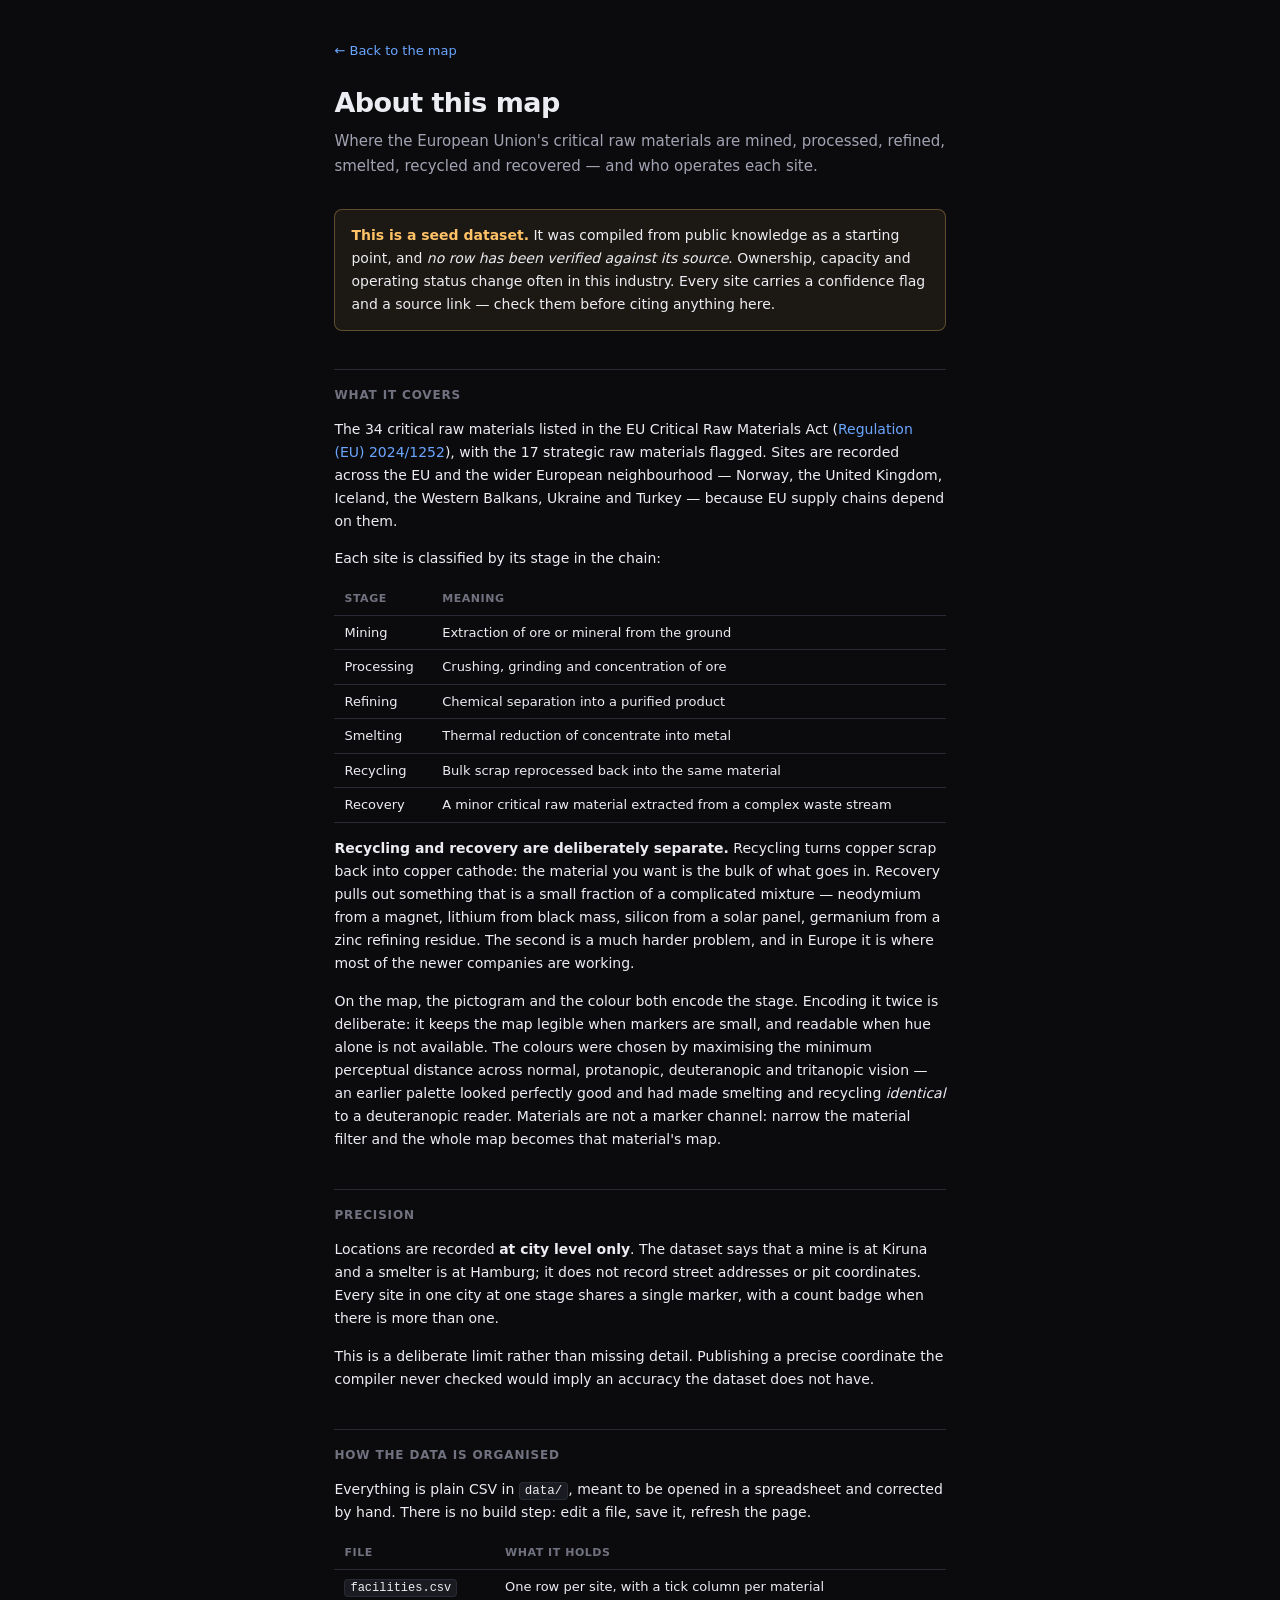
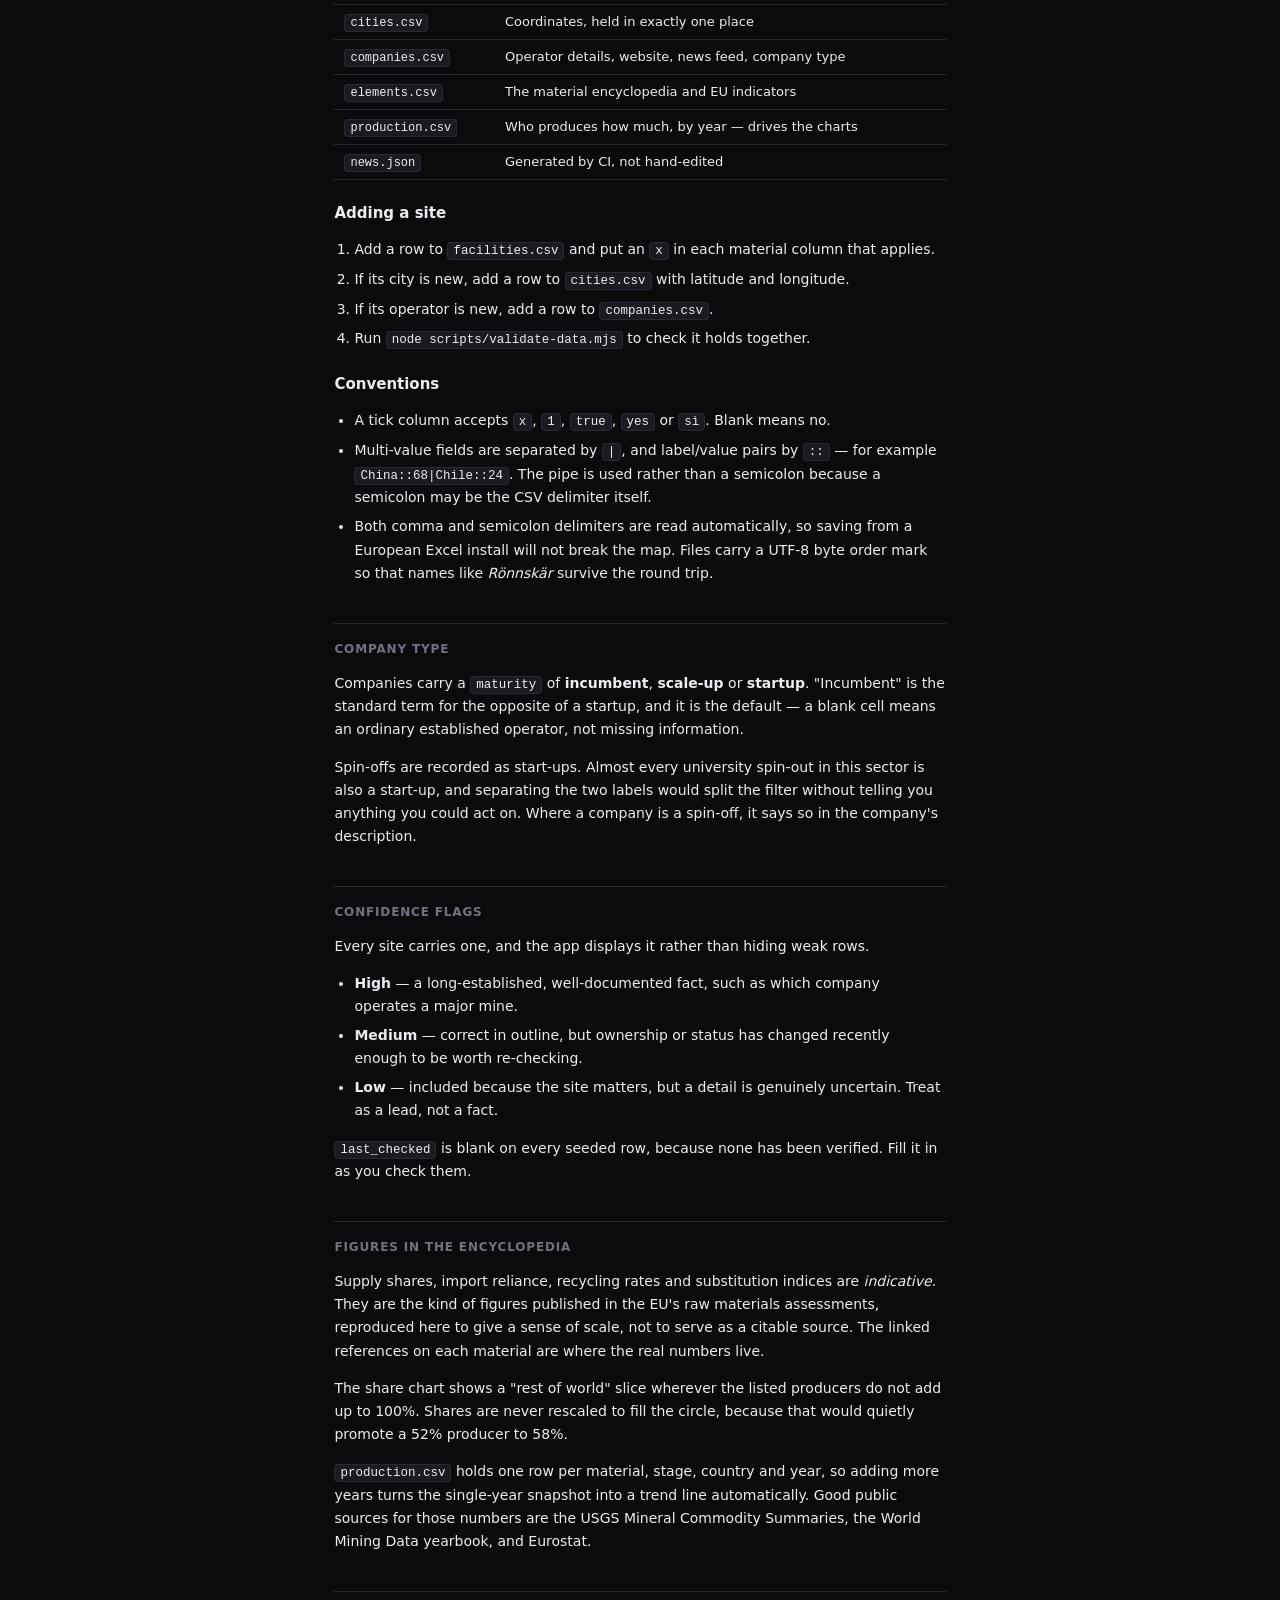
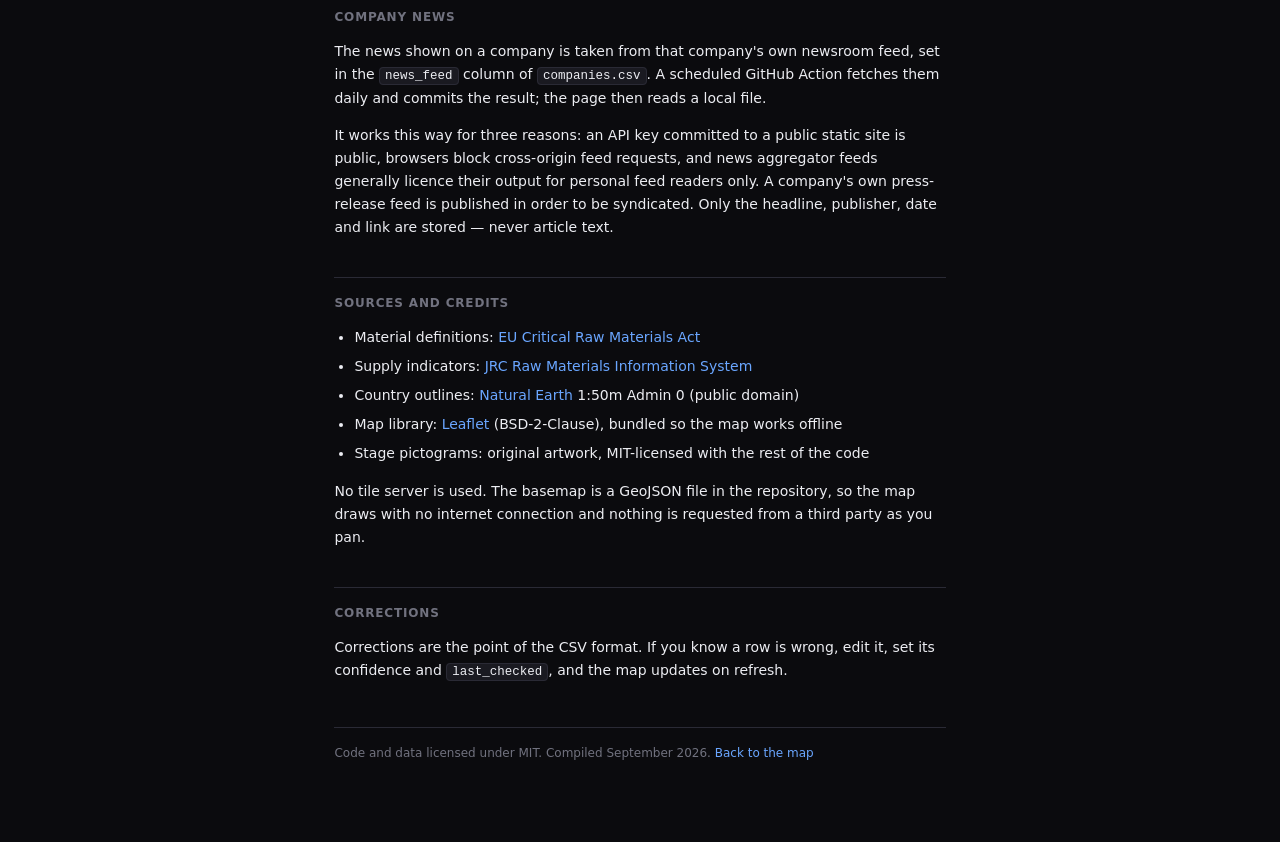
==== commit 76ab2103: "Add Recovery stage and company type; fix the stage palette Recovery, distinct from Recycling Recycli" ====
--- a/about.html
+++ b/about.html
@@ -54,7 +54,7 @@
   <h1>About this map</h1>
   <p class="lede">
     Where the European Union's critical raw materials are mined, processed, refined,
-    smelted and recycled — and who operates each site.
+    smelted, recycled and recovered — and who operates each site.
   </p>
 
   <div class="callout">
@@ -84,14 +84,27 @@
     <tr><td>Processing</td><td>Crushing, grinding and concentration of ore</td></tr>
     <tr><td>Refining</td><td>Chemical separation into a purified product</td></tr>
     <tr><td>Smelting</td><td>Thermal reduction of concentrate into metal</td></tr>
-    <tr><td>Recycling</td><td>Recovery from scrap or end-of-life products</td></tr>
+    <tr><td>Recycling</td><td>Bulk scrap reprocessed back into the same material</td></tr>
+    <tr><td>Recovery</td><td>A minor critical raw material extracted from a complex waste stream</td></tr>
   </table>
 
   <p>
+    <strong>Recycling and recovery are deliberately separate.</strong> Recycling turns copper
+    scrap back into copper cathode: the material you want is the bulk of what goes in. Recovery
+    pulls out something that is a small fraction of a complicated mixture — neodymium from a
+    magnet, lithium from black mass, silicon from a solar panel, germanium from a zinc refining
+    residue. The second is a much harder problem, and in Europe it is where most of the newer
+    companies are working.
+  </p>
+
+  <p>
     On the map, the pictogram and the colour both encode the stage. Encoding it twice is
-    deliberate: it keeps the map readable for colourblind readers, and legible when
-    markers are small. Materials are not a marker channel — narrow the material filter and
-    the whole map becomes that material's map.
+    deliberate: it keeps the map legible when markers are small, and readable when hue alone
+    is not available. The colours were chosen by maximising the minimum perceptual distance
+    across normal, protanopic, deuteranopic and tritanopic vision — an earlier palette looked
+    perfectly good and had made smelting and recycling <em>identical</em> to a deuteranopic
+    reader. Materials are not a marker channel: narrow the material filter and the whole map
+    becomes that material's map.
   </p>
 
   <h2>Precision</h2>
@@ -118,7 +131,7 @@
     <tr><th>File</th><th>What it holds</th></tr>
     <tr><td><code>facilities.csv</code></td><td>One row per site, with a tick column per material</td></tr>
     <tr><td><code>cities.csv</code></td><td>Coordinates, held in exactly one place</td></tr>
-    <tr><td><code>companies.csv</code></td><td>Operator details, website and news feed</td></tr>
+    <tr><td><code>companies.csv</code></td><td>Operator details, website, news feed, company type</td></tr>
     <tr><td><code>elements.csv</code></td><td>The material encyclopedia and EU indicators</td></tr>
     <tr><td><code>production.csv</code></td><td>Who produces how much, by year — drives the charts</td></tr>
     <tr><td><code>news.json</code></td><td>Generated by CI, not hand-edited</td></tr>
@@ -147,6 +160,19 @@
     </li>
   </ul>
 
+  <h2>Company type</h2>
+  <p>
+    Companies carry a <code>maturity</code> of <strong>incumbent</strong>, <strong>scale-up</strong>
+    or <strong>startup</strong>. "Incumbent" is the standard term for the opposite of a startup,
+    and it is the default — a blank cell means an ordinary established operator, not missing
+    information.
+  </p>
+  <p>
+    Spin-offs are recorded as start-ups. Almost every university spin-out in this sector is also
+    a start-up, and separating the two labels would split the filter without telling you anything
+    you could act on. Where a company is a spin-off, it says so in the company's description.
+  </p>
+
   <h2>Confidence flags</h2>
   <p>Every site carries one, and the app displays it rather than hiding weak rows.</p>
   <ul>
--- a/css/styles.css
+++ b/css/styles.css
@@ -22,12 +22,21 @@
   --warn: #ffc266;
   --danger: #ff6b6b;
 
-  /* Stage palette — magenta mining and cyan smelting come from the mockup. */
+  /* Stage palette.
+     Magenta mining and cyan smelting come from the design mockup and are fixed.
+     The other four were chosen by maximising the minimum perceptual distance
+     across normal, protanopic, deuteranopic and tritanopic vision. The earlier
+     palette put cyan smelting and violet recycling at a deuteranopic distance of
+     ZERO — literally the same colour to about one man in twelve. This one holds
+     a worst-case distance of 17, with every colour at 5.2:1 contrast or better
+     against the map background. Reordering these is fine; substituting one is
+     not, without re-running that check. */
   --stage-mining: #ff3d86;
-  --stage-processing: #ffab3d;
-  --stage-refining: #38dc90;
+  --stage-processing: #ff824d;
+  --stage-refining: #4b7bff;
   --stage-smelting: #37b6ff;
-  --stage-recycling: #b18cff;
+  --stage-recycling: #a4ea86;
+  --stage-recovery: #ffed4d;
 
   --country-stroke: rgba(255, 255, 255, 0.62);
   --country-fill: rgba(255, 255, 255, 0.015);
@@ -316,7 +325,7 @@
 .fgroup[data-open="false"] .fgroup__body { display: none; }
 
 .fgroup__body { margin-top: 8px; }
-.fgroup__body--scroll { max-height: 260px; overflow-y: auto; padding-right: 4px; }
+.fgroup__list--scroll { max-height: 250px; overflow-y: auto; padding-right: 4px; }
 
 .fgroup__sub {
   margin: 10px 0 4px;
@@ -363,7 +372,8 @@
 
 .star { color: var(--warn); font-size: 10px; flex: none; }
 
-.fgroup__actions { display: flex; gap: 6px; margin-top: 8px; }
+.fgroup__actions { display: flex; gap: 6px; margin-bottom: 8px; }
+.fgroup__actions .btn { flex: 1; }
 
 /* Results ---------------------------------------------------------------- */
 
@@ -686,94 +696,6 @@
 .news__meta { margin-top: 3px; font-size: 11px; color: var(--text-faint); }
 
 .sitelist { display: flex; flex-direction: column; gap: 5px; }
-
-/* ===========================================================================
-   Opening gate
-   =========================================================================== */
-
-.gate {
-  position: fixed;
-  inset: 0;
-  z-index: 1000;
-  display: grid;
-  place-items: center;
-  padding: 24px;
-  background: rgba(6, 6, 9, 0.82);
-  backdrop-filter: blur(6px);
-}
-
-.gate__card {
-  display: grid;
-  grid-template-rows: auto 1fr auto;
-  width: min(880px, 100%);
-  max-height: min(760px, 100%);
-  background: var(--surface);
-  border: 1px solid var(--border-strong);
-  border-radius: 18px;
-  box-shadow: 0 24px 64px rgba(0, 0, 0, 0.6);
-  overflow: hidden;
-}
-
-.gate__head { padding: 22px 26px 16px; border-bottom: 1px solid var(--border); }
-.gate__head h1 { margin: 0 0 5px; font-size: 21px; font-weight: 650; letter-spacing: -0.02em; }
-.gate__head p { margin: 0; color: var(--text-dim); font-size: 13px; max-width: 62ch; }
-
-.gate__body { overflow-y: auto; padding: 20px 26px; min-height: 0; }
-
-.gate__section + .gate__section { margin-top: 24px; }
-.gate__label { display: flex; align-items: baseline; gap: 8px; margin-bottom: 10px; }
-.gate__label h2 { margin: 0; font-size: 13px; font-weight: 650; }
-.gate__hint { font-size: 12px; color: var(--text-faint); }
-
-.presets { display: flex; flex-wrap: wrap; gap: 6px; margin-bottom: 12px; }
-
-.gate__grid {
-  display: grid;
-  grid-template-columns: repeat(auto-fill, minmax(196px, 1fr));
-  gap: 2px;
-}
-
-.stage-grid { display: grid; grid-template-columns: repeat(auto-fit, minmax(150px, 1fr)); gap: 8px; }
-
-.stage-card {
-  display: flex;
-  align-items: flex-start;
-  gap: 10px;
-  padding: 11px 12px;
-  text-align: left;
-  background: var(--surface-2);
-  border: 1px solid var(--border);
-  border-radius: var(--radius);
-  transition: border-color 0.12s, background 0.12s;
-}
-.stage-card:hover { background: var(--surface-3); }
-.stage-card[aria-pressed="true"] {
-  border-color: var(--stage-c);
-  background: color-mix(in srgb, var(--stage-c) 10%, var(--surface-2));
-}
-.stage-card__icon {
-  flex: none;
-  display: grid; place-items: center;
-  width: 30px; height: 30px;
-  border-radius: 50%;
-  color: var(--stage-c);
-  background: color-mix(in srgb, var(--stage-c) 18%, transparent);
-  border: 1.5px solid color-mix(in srgb, var(--stage-c) 55%, transparent);
-}
-.stage-card[aria-pressed="true"] .stage-card__icon { border-color: var(--stage-c); }
-.stage-card__icon svg { width: 17px; height: 17px; }
-.stage-card__name { font-size: 13px; font-weight: 600; }
-.stage-card__desc { font-size: 11px; color: var(--text-faint); line-height: 1.4; margin-top: 1px; }
-
-.gate__foot {
-  display: flex;
-  align-items: center;
-  gap: 12px;
-  padding: 14px 26px;
-  border-top: 1px solid var(--border);
-  background: var(--surface-2);
-}
-.gate__summary { flex: 1; font-size: 12px; color: var(--text-dim); }
 
 /* ===========================================================================
    Data error panel — the CSV is hand-edited, so failures must be loud.
@@ -848,9 +770,6 @@
 
 @media (max-width: 620px) {
   .data-banner { display: none; }
-  .gate__card { max-height: 100%; border-radius: 12px; }
-  .gate__head, .gate__body, .gate__foot { padding-left: 16px; padding-right: 16px; }
-  .gate__foot { flex-wrap: wrap; }
   .map-note { display: none; }
 }
 
@@ -873,7 +792,6 @@
 .check__stage { flex: none; display: grid; place-items: center; color: var(--stage-c); }
 .check__stage svg { width: 13px; height: 13px; }
 
-.gate__col { min-width: 0; }
 
 /* Facility detail --------------------------------------------------------- */
 
@@ -1012,3 +930,50 @@
   .header { gap: 10px; padding: 0 12px; }
   .header__title { font-size: 14px; }
 }
+
+/* ===========================================================================
+   Panel handle — the sidebar's own toggle, attached to its edge rather than
+   stranded on the far side of the map.
+   =========================================================================== */
+
+.panel-handle {
+  position: absolute;
+  left: 0;
+  top: 50%;
+  transform: translateY(-50%);
+  z-index: 520;
+  display: grid;
+  place-items: center;
+  width: 20px;
+  height: 62px;
+  color: var(--text-dim);
+  background: var(--surface-2);
+  border: 1px solid var(--border);
+  border-left: none;
+  border-radius: 0 var(--radius) var(--radius) 0;
+  box-shadow: var(--shadow);
+  transition: background 0.12s, color 0.12s, width 0.12s;
+}
+.panel-handle:hover { background: var(--surface-3); color: var(--text); width: 24px; }
+.panel-handle svg { width: 13px; height: 13px; }
+
+/* Points the way it will move the panel: left to hide, right to show. */
+.panel-handle[aria-expanded="false"] svg { transform: rotate(180deg); }
+
+@media (max-width: 900px) {
+  /* The panel is an overlay here, so the handle sits above it when open. */
+  .main:not(.sidebar-collapsed) .panel-handle { left: min(360px, 88vw); }
+}
+
+/* Company maturity. Only the new entrants get a chip — incumbents are the norm
+   and badging sixty of them would drown the handful that matter here. */
+.chip--startup {
+  color: #7ef2c8;
+  background: rgba(126, 242, 200, 0.11);
+  border-color: rgba(126, 242, 200, 0.32);
+}
+.chip--scale-up {
+  color: #9ecbff;
+  background: rgba(158, 203, 255, 0.1);
+  border-color: rgba(158, 203, 255, 0.3);
+}
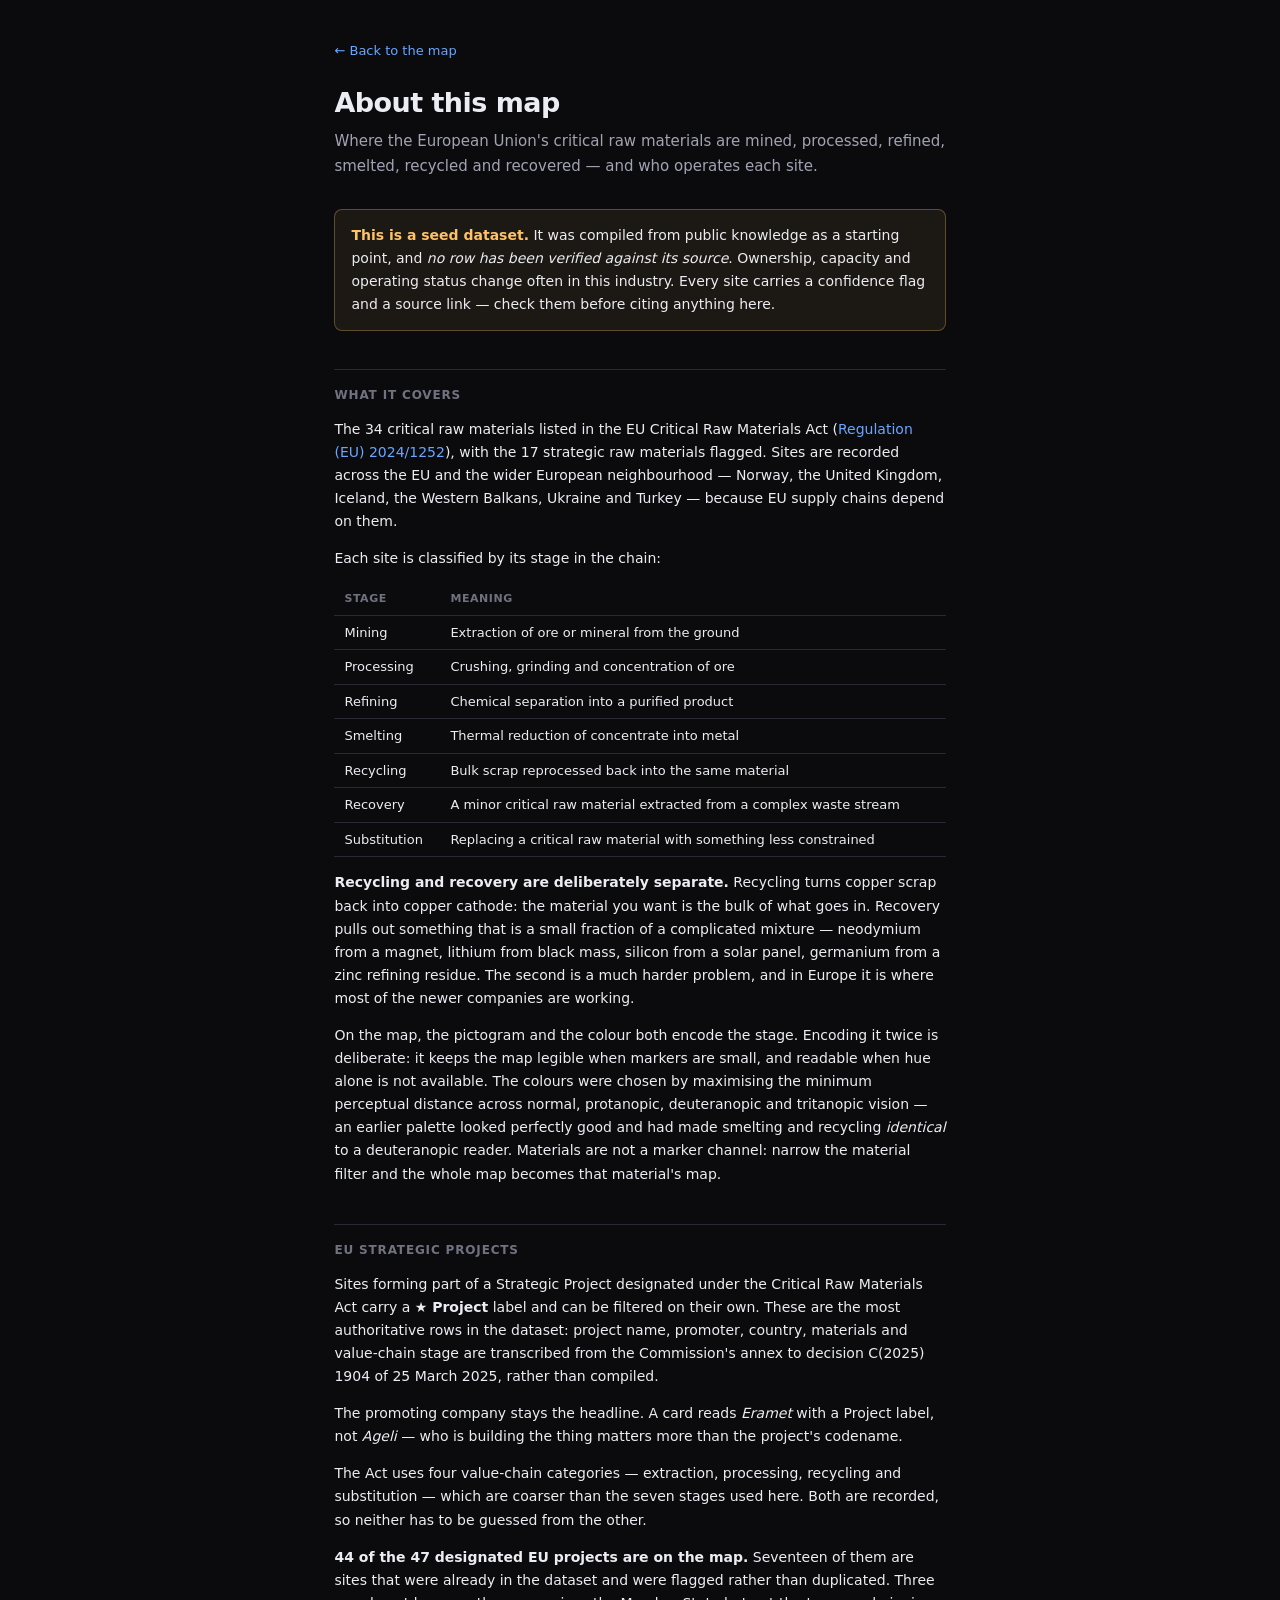
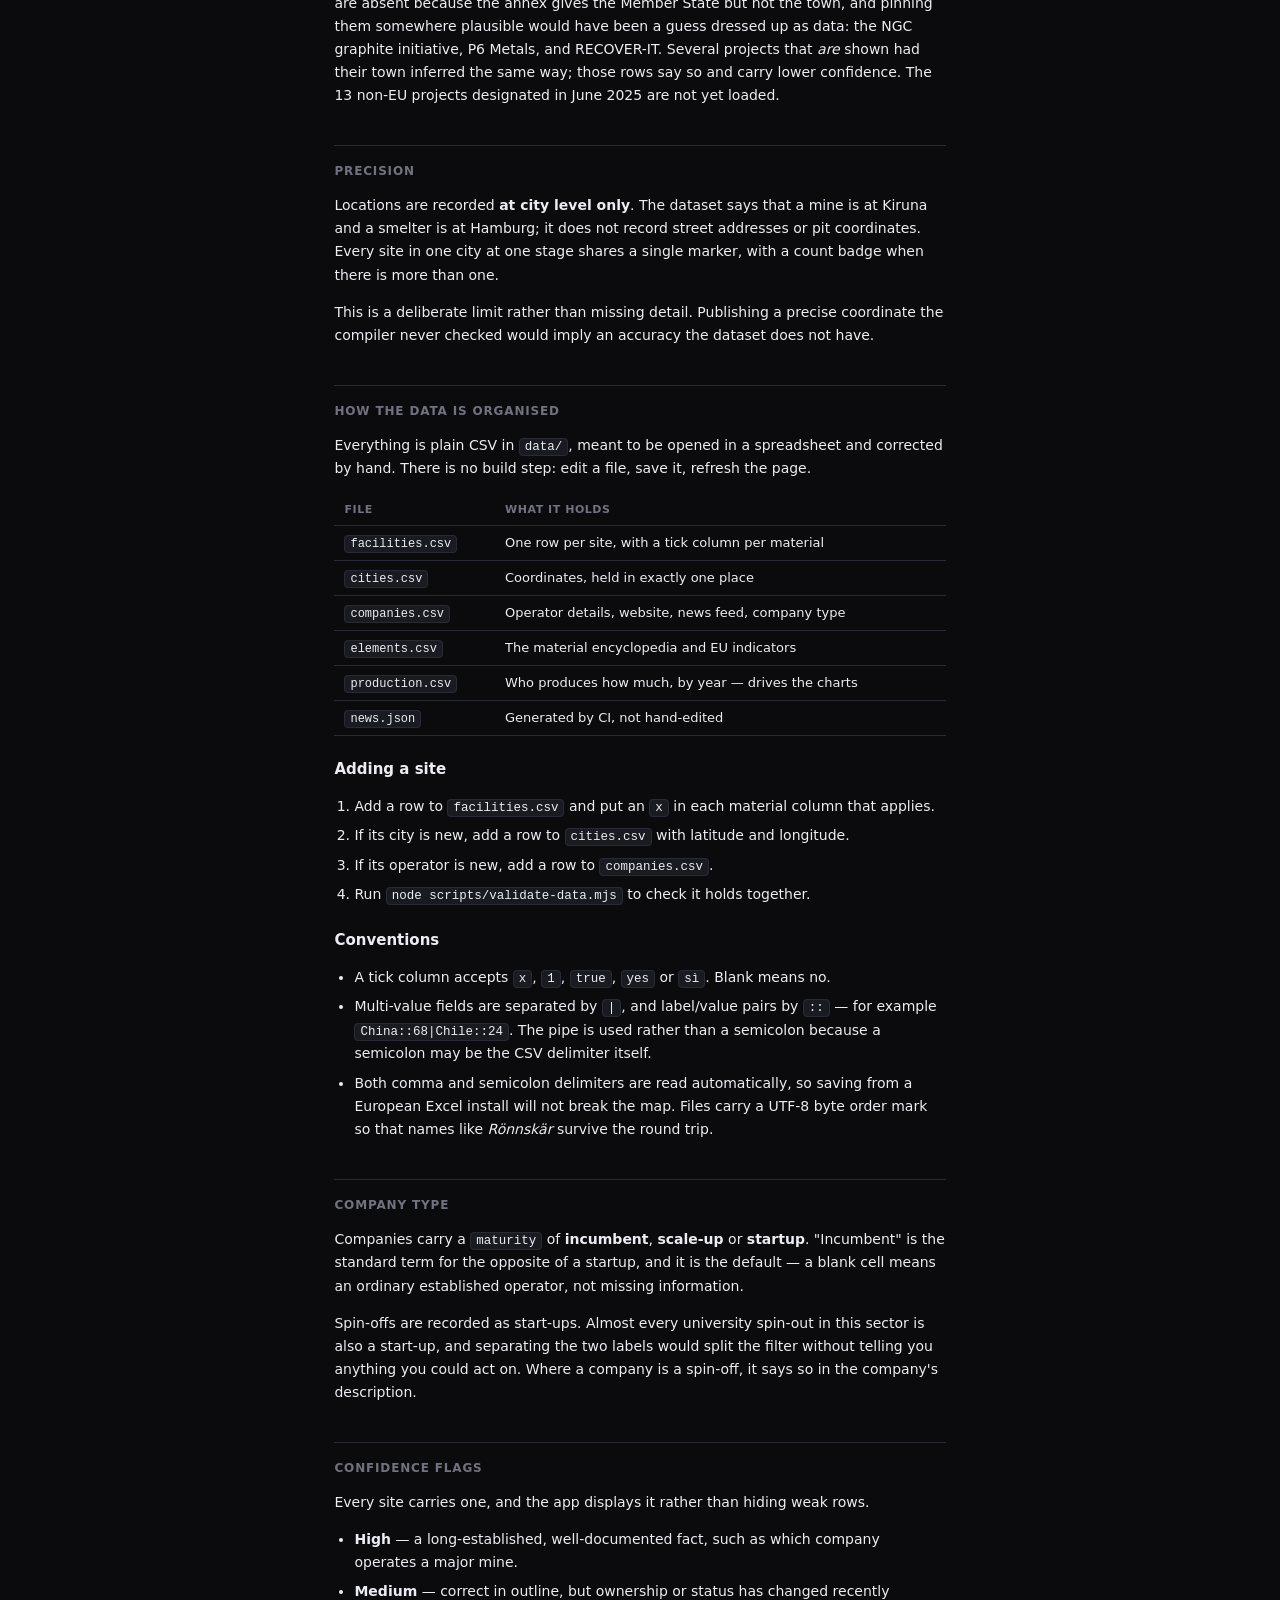
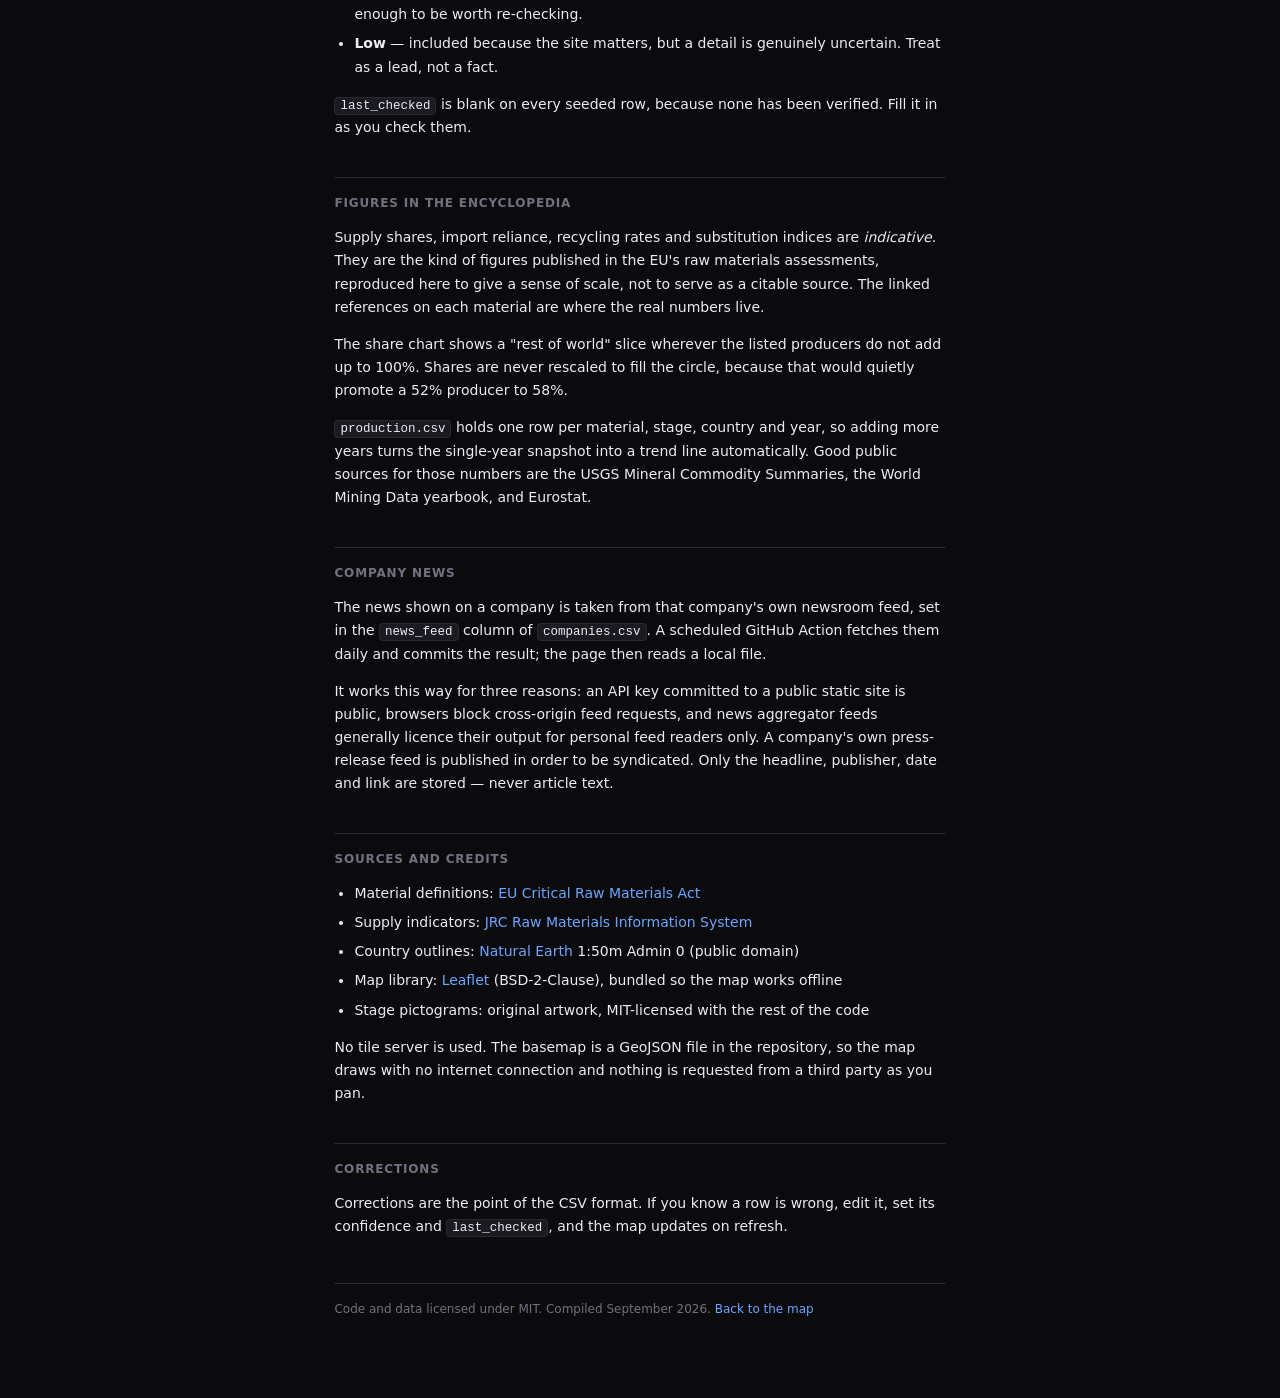
==== commit aa38c778: "Add EU Strategic Projects, substitution stage, violet refining EU Strategic Projects Sites belonging" ====
--- a/about.html
+++ b/about.html
@@ -86,6 +86,7 @@
     <tr><td>Smelting</td><td>Thermal reduction of concentrate into metal</td></tr>
     <tr><td>Recycling</td><td>Bulk scrap reprocessed back into the same material</td></tr>
     <tr><td>Recovery</td><td>A minor critical raw material extracted from a complex waste stream</td></tr>
+    <tr><td>Substitution</td><td>Replacing a critical raw material with something less constrained</td></tr>
   </table>
 
   <p>
@@ -105,6 +106,33 @@
     perfectly good and had made smelting and recycling <em>identical</em> to a deuteranopic
     reader. Materials are not a marker channel: narrow the material filter and the whole map
     becomes that material's map.
+  </p>
+
+  <h2>EU Strategic Projects</h2>
+  <p>
+    Sites forming part of a Strategic Project designated under the Critical Raw Materials Act
+    carry a <strong>★ Project</strong> label and can be filtered on their own. These are the most
+    authoritative rows in the dataset: project name, promoter, country, materials and value-chain
+    stage are transcribed from the Commission's annex to decision C(2025) 1904 of 25 March 2025,
+    rather than compiled.
+  </p>
+  <p>
+    The promoting company stays the headline. A card reads <em>Eramet</em> with a Project label,
+    not <em>Ageli</em> — who is building the thing matters more than the project's codename.
+  </p>
+  <p>
+    The Act uses four value-chain categories — extraction, processing, recycling and substitution —
+    which are coarser than the seven stages used here. Both are recorded, so neither has to be
+    guessed from the other.
+  </p>
+  <p>
+    <strong>44 of the 47 designated EU projects are on the map.</strong> Seventeen of them are
+    sites that were already in the dataset and were flagged rather than duplicated. Three are
+    absent because the annex gives the Member State but not the town, and pinning them somewhere
+    plausible would have been a guess dressed up as data: the NGC graphite initiative, P6 Metals,
+    and RECOVER-IT. Several projects that <em>are</em> shown had their town inferred the same way;
+    those rows say so and carry lower confidence. The 13 non-EU projects designated in June 2025
+    are not yet loaded.
   </p>
 
   <h2>Precision</h2>
--- a/css/styles.css
+++ b/css/styles.css
@@ -28,15 +28,18 @@
      across normal, protanopic, deuteranopic and tritanopic vision. The earlier
      palette put cyan smelting and violet recycling at a deuteranopic distance of
      ZERO — literally the same colour to about one man in twelve. This one holds
-     a worst-case distance of 17, with every colour at 5.2:1 contrast or better
+     a worst-case distance of 18, with every colour at 4.9:1 contrast or better
      against the map background. Reordering these is fine; substituting one is
      not, without re-running that check. */
   --stage-mining: #ff3d86;
   --stage-processing: #ff824d;
-  --stage-refining: #4b7bff;
+  --stage-refining: #a855f7;
   --stage-smelting: #37b6ff;
   --stage-recycling: #a4ea86;
   --stage-recovery: #ffed4d;
+  /* Substitution is the one stage that is not a material flow, so it is the one
+     colour with no hue. Adding it cost nothing: worst-case separation stays 17. */
+  --stage-substitution: #9aa3bd;
 
   --country-stroke: rgba(255, 255, 255, 0.62);
   --country-fill: rgba(255, 255, 255, 0.015);
@@ -977,3 +980,12 @@
   background: rgba(158, 203, 255, 0.1);
   border-color: rgba(158, 203, 255, 0.3);
 }
+
+/* EU Strategic Project. Gold, because it is a designation rather than a
+   property of the site — and deliberately unlike any stage colour. */
+.chip--crma {
+  color: #ffd479;
+  background: rgba(255, 212, 121, 0.12);
+  border-color: rgba(255, 212, 121, 0.36);
+  font-weight: 600;
+}
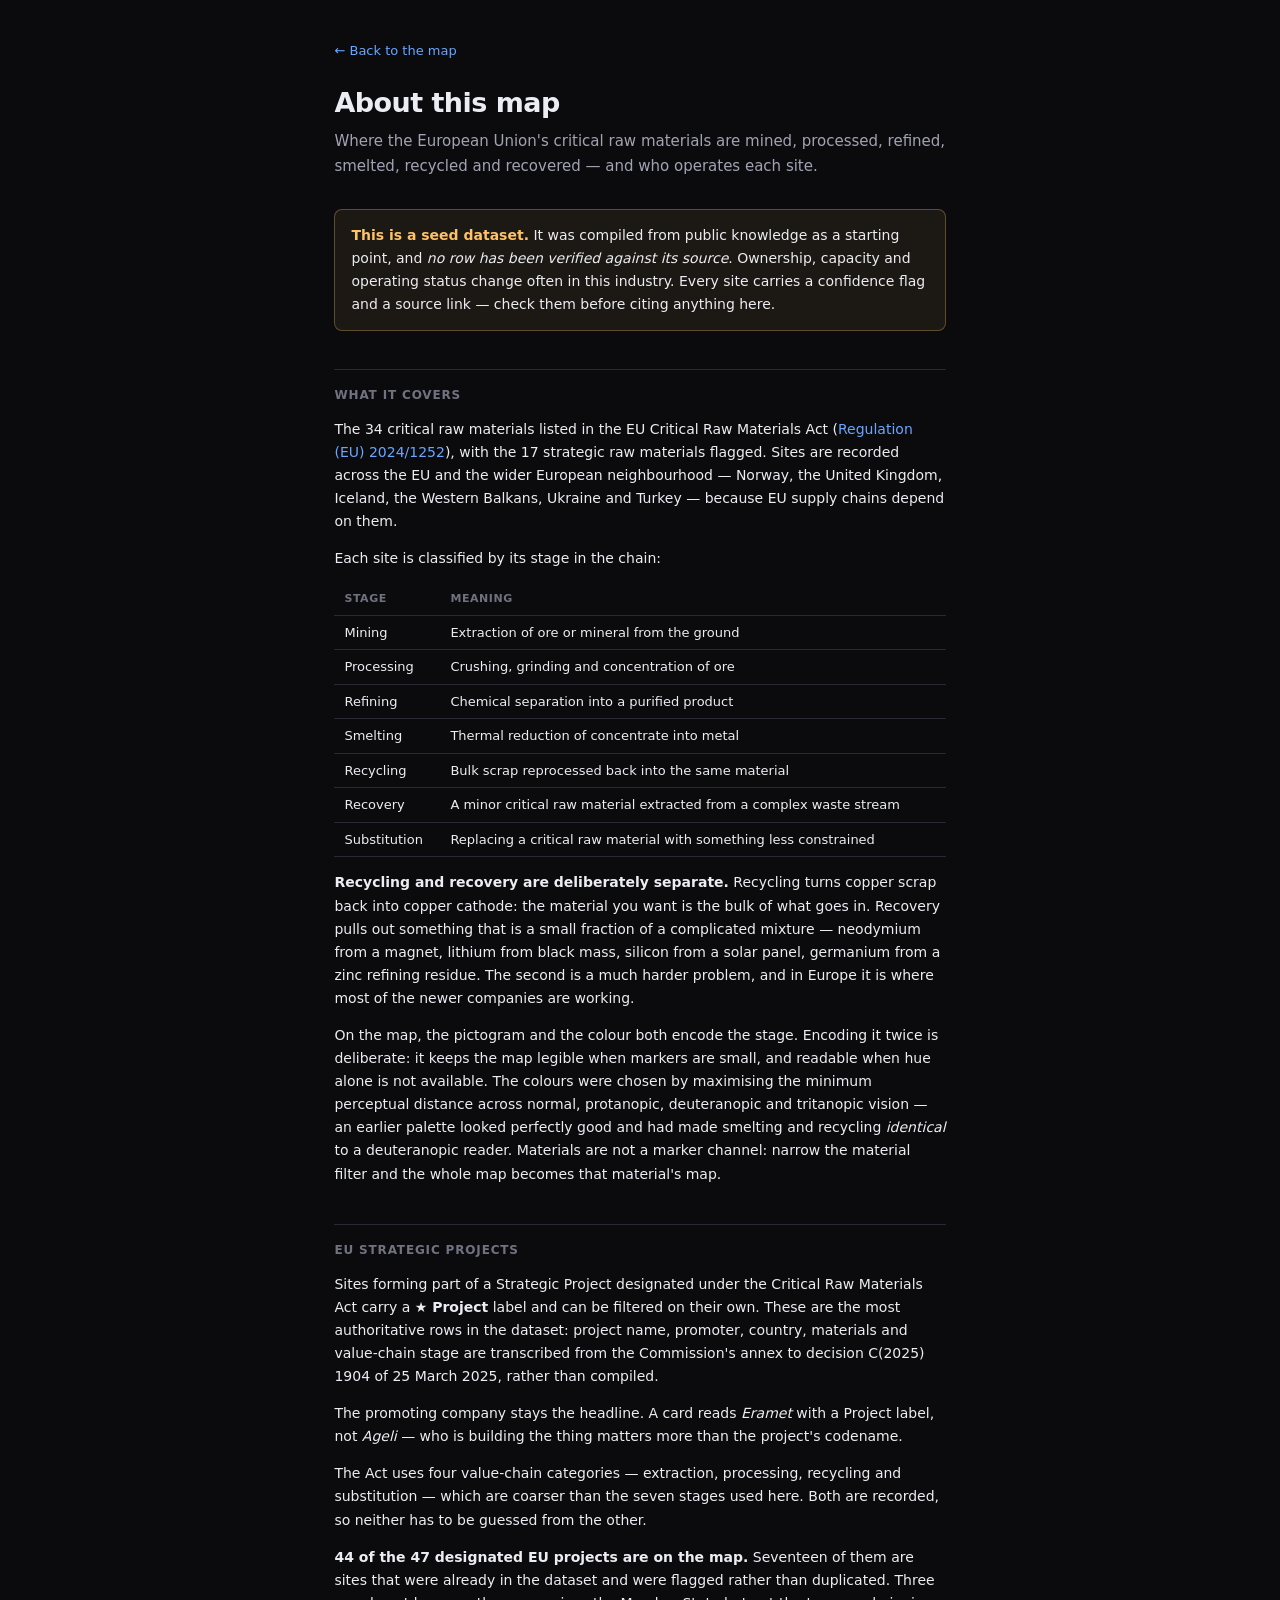
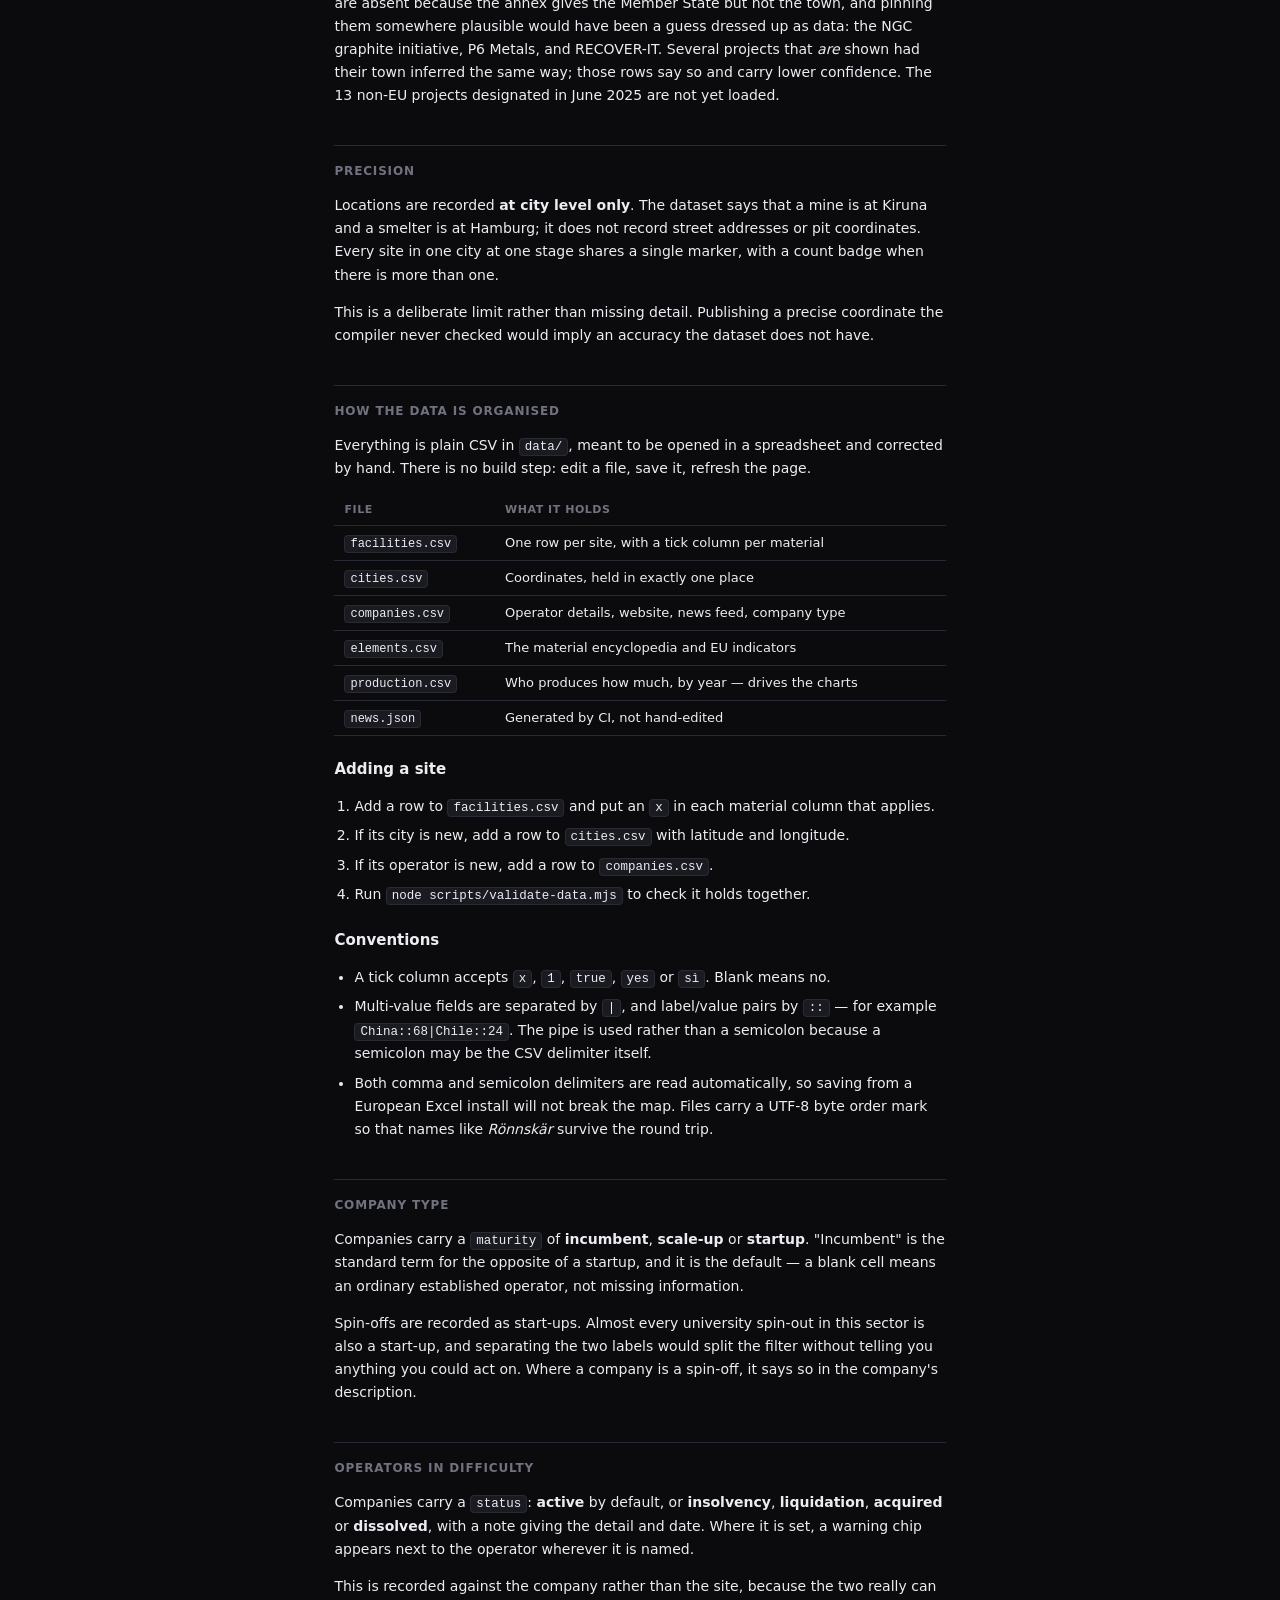
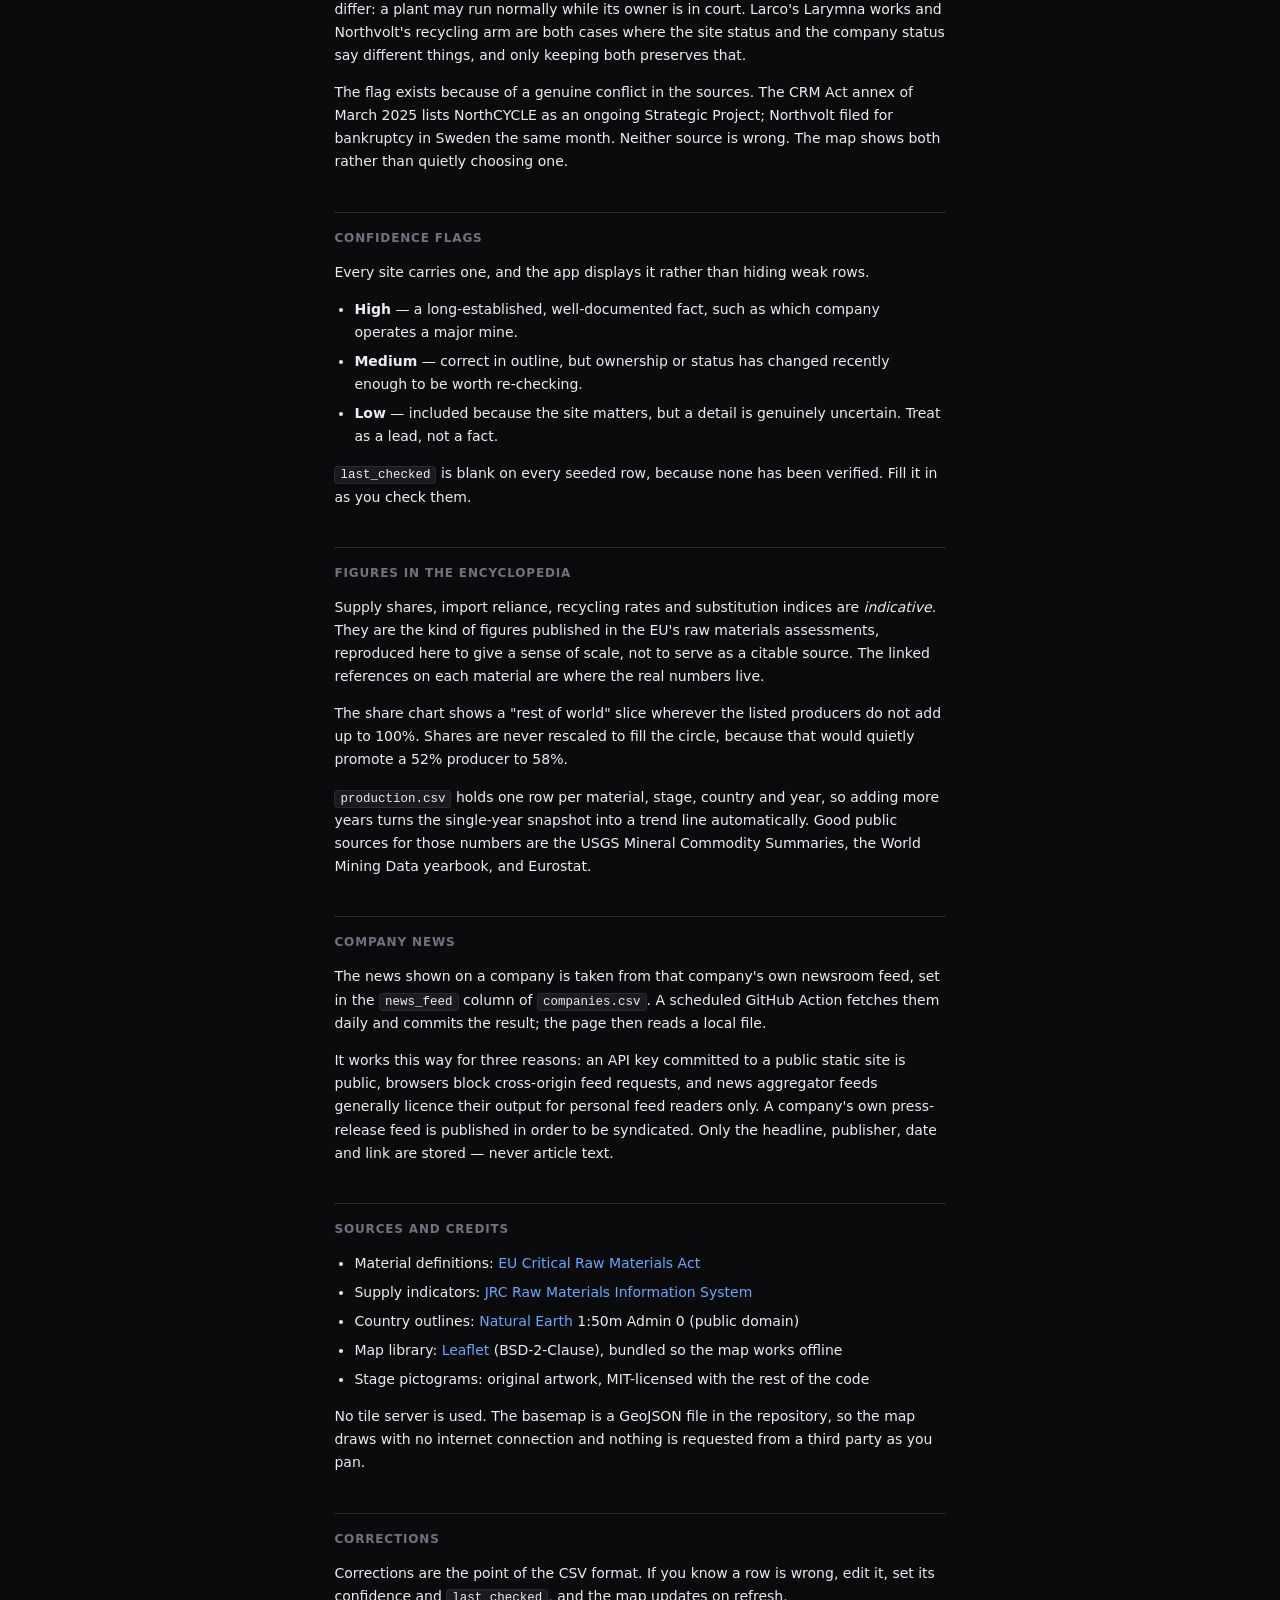
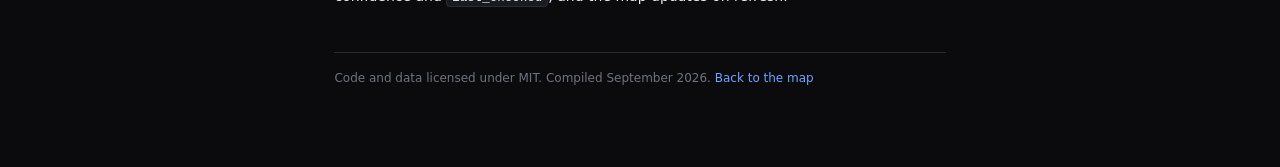
==== commit 3d783f5f: "Flag operators that are not trading normally companies.csv gains `status` — active / insolvency / li" ====
--- a/about.html
+++ b/about.html
@@ -201,6 +201,25 @@
     you could act on. Where a company is a spin-off, it says so in the company's description.
   </p>
 
+  <h2>Operators in difficulty</h2>
+  <p>
+    Companies carry a <code>status</code>: <strong>active</strong> by default, or
+    <strong>insolvency</strong>, <strong>liquidation</strong>, <strong>acquired</strong> or
+    <strong>dissolved</strong>, with a note giving the detail and date. Where it is set, a
+    warning chip appears next to the operator wherever it is named.
+  </p>
+  <p>
+    This is recorded against the company rather than the site, because the two really can differ:
+    a plant may run normally while its owner is in court. Larco's Larymna works and Northvolt's
+    recycling arm are both cases where the site status and the company status say different
+    things, and only keeping both preserves that.
+  </p>
+  <p>
+    The flag exists because of a genuine conflict in the sources. The CRM Act annex of March 2025
+    lists NorthCYCLE as an ongoing Strategic Project; Northvolt filed for bankruptcy in Sweden the
+    same month. Neither source is wrong. The map shows both rather than quietly choosing one.
+  </p>
+
   <h2>Confidence flags</h2>
   <p>Every site carries one, and the app displays it rather than hiding weak rows.</p>
   <ul>
--- a/css/styles.css
+++ b/css/styles.css
@@ -989,3 +989,17 @@
   border-color: rgba(255, 212, 121, 0.36);
   font-weight: 600;
 }
+
+/* An operator that is not trading normally. Red, because a designated project
+   or an operating plant means much less when the company behind it is in court. */
+.chip--distress {
+  color: #ff8f8f;
+  background: rgba(255, 107, 107, 0.12);
+  border-color: rgba(255, 107, 107, 0.4);
+  font-weight: 600;
+}
+.chip--acquired {
+  color: var(--text-dim);
+  background: var(--surface-3);
+  border-color: var(--border-strong);
+}
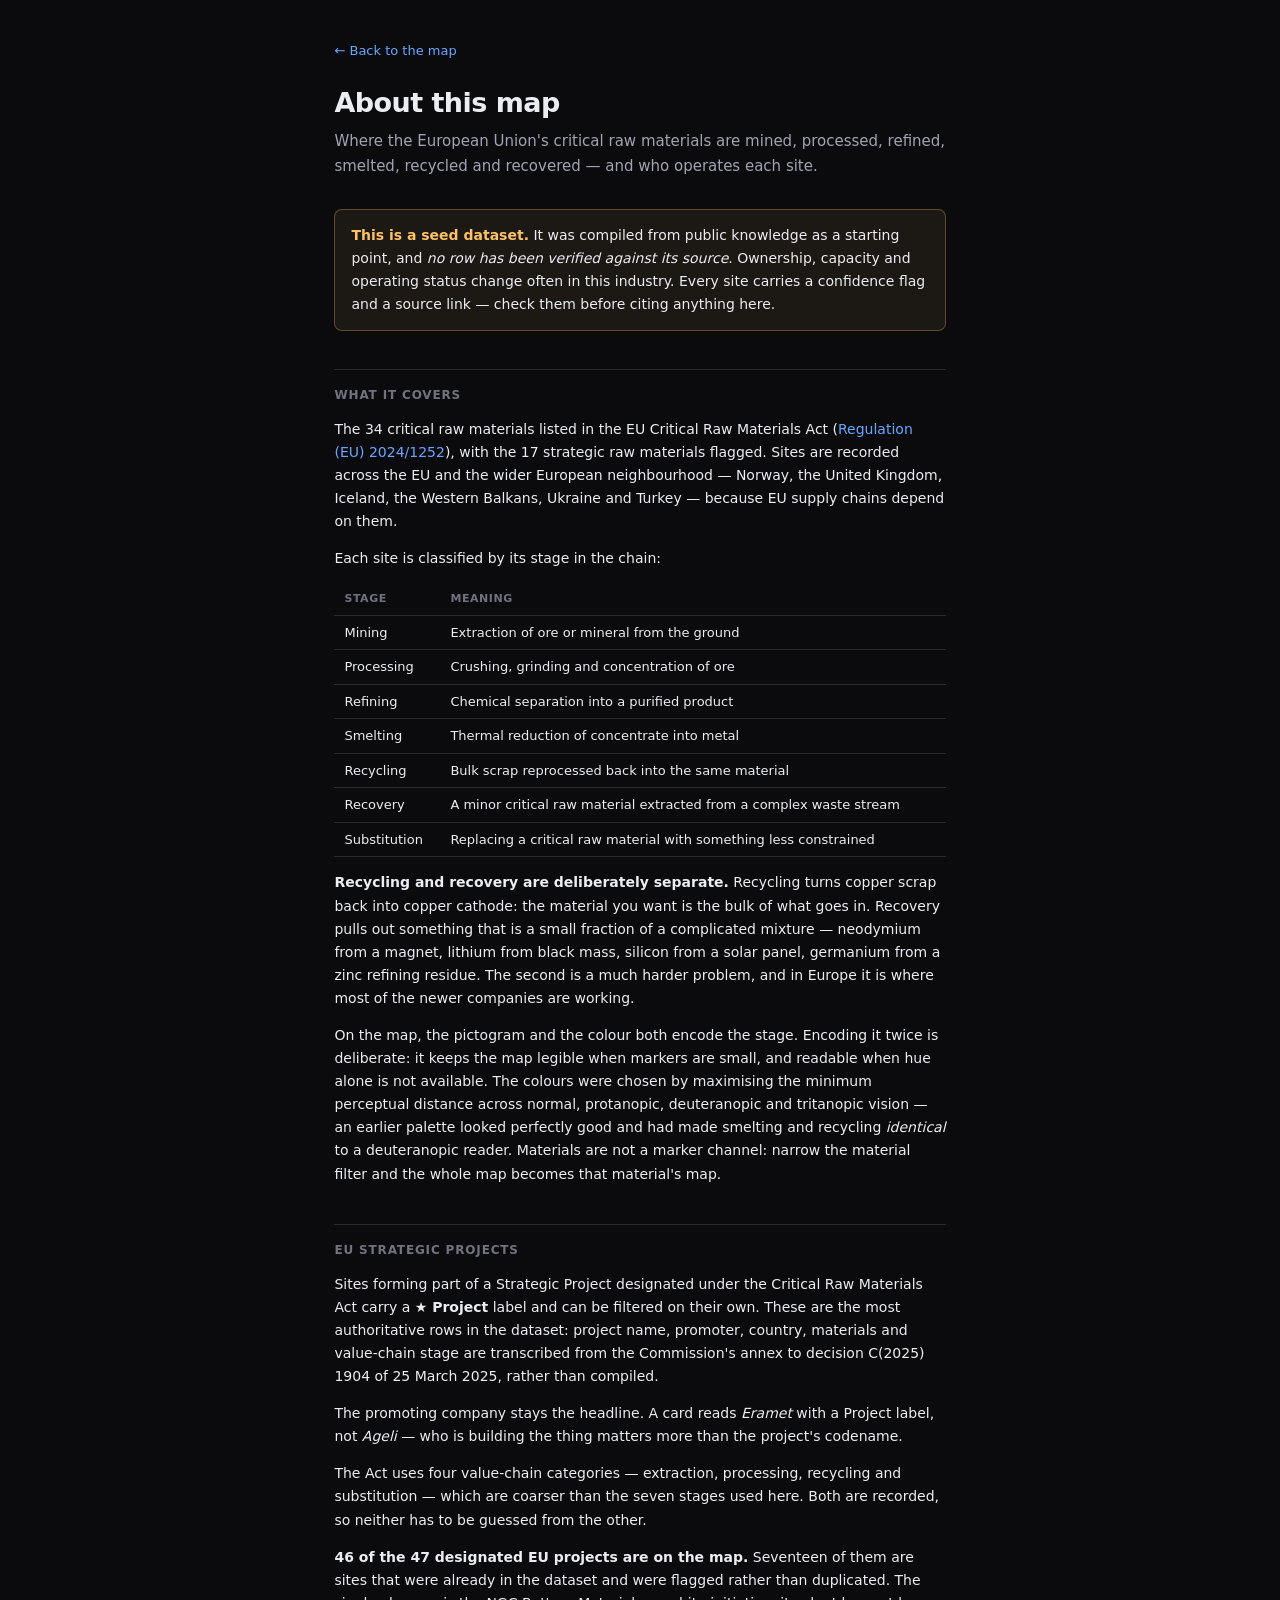
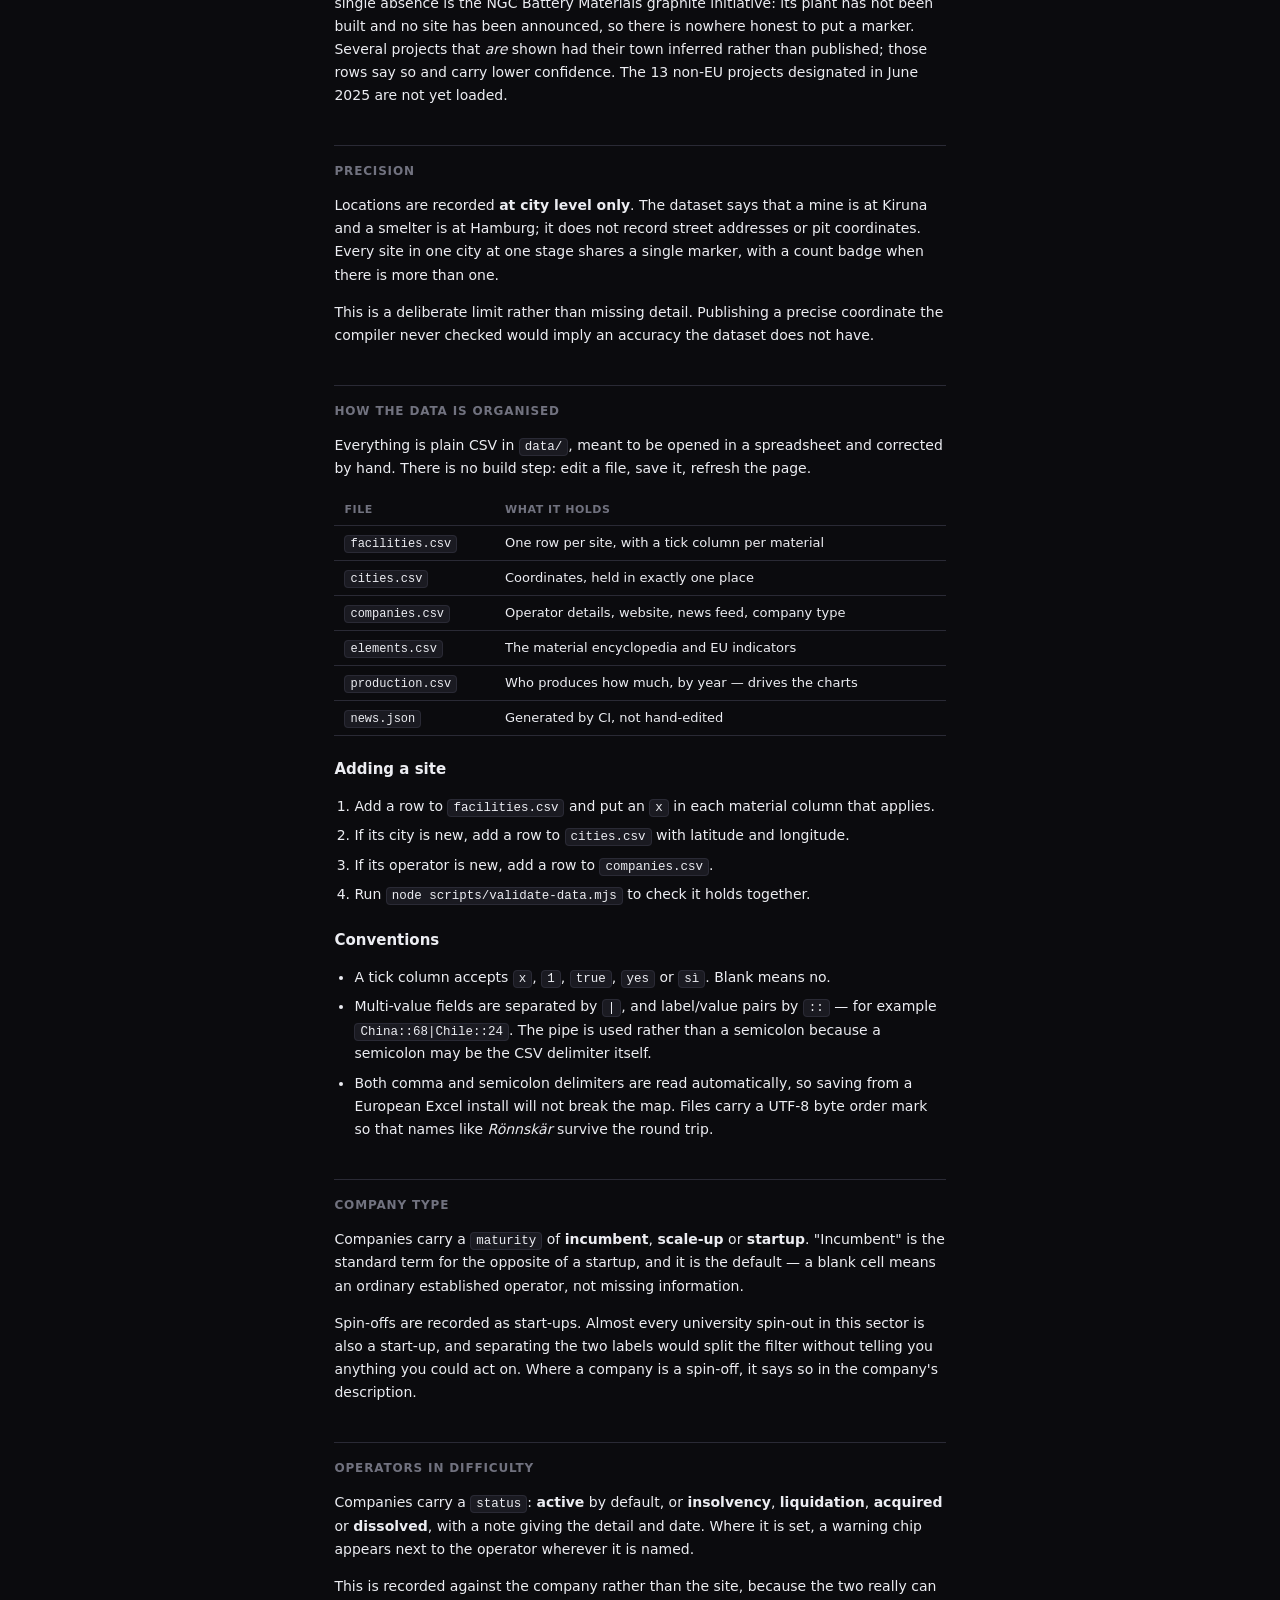
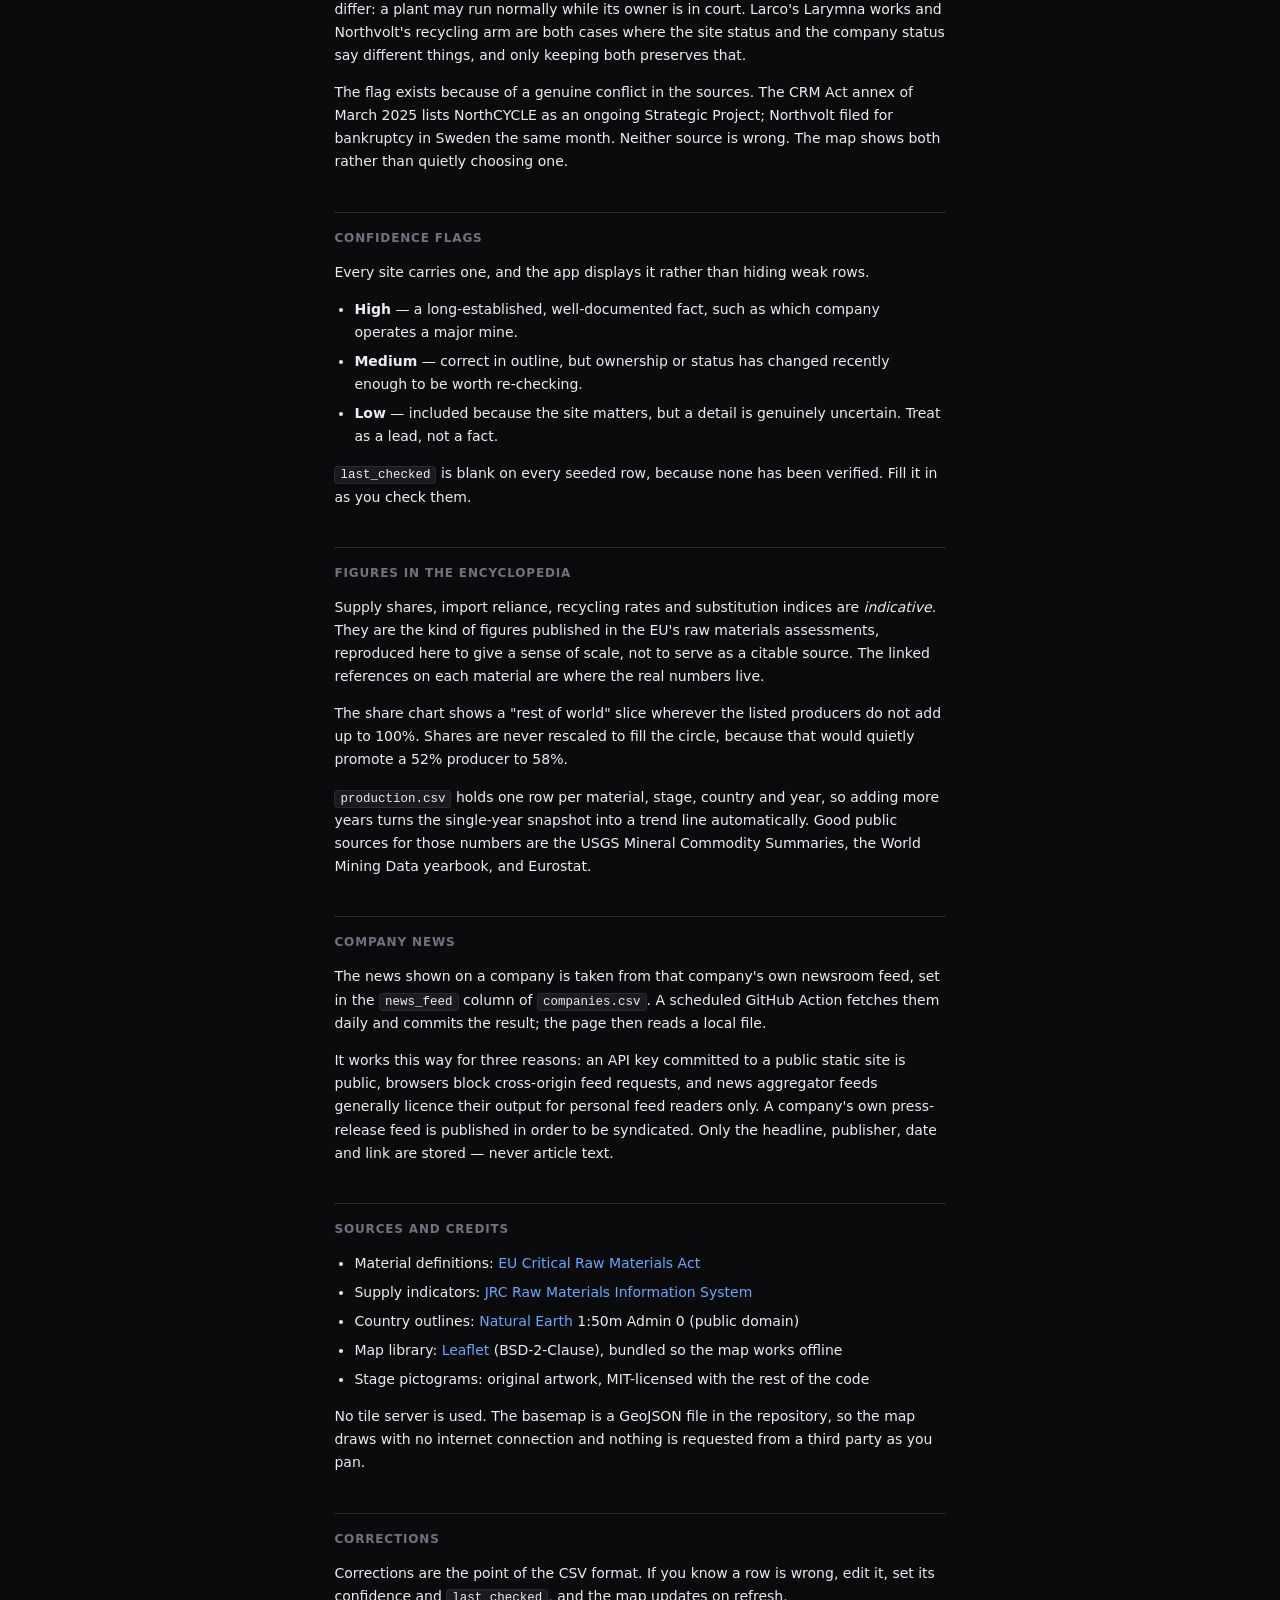
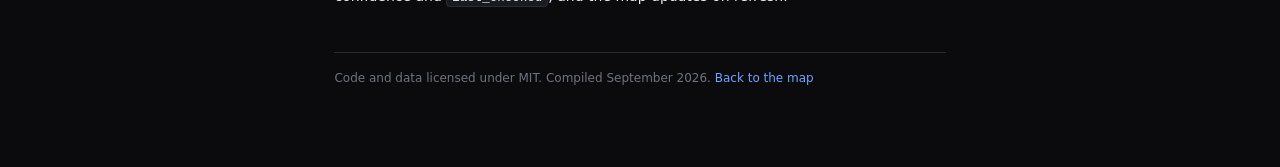
==== commit 72586008: "Place RECOVER-IT and P6 Metals Locations supplied by the user, which the Commission annex does not g" ====
--- a/about.html
+++ b/about.html
@@ -126,13 +126,12 @@
     guessed from the other.
   </p>
   <p>
-    <strong>44 of the 47 designated EU projects are on the map.</strong> Seventeen of them are
-    sites that were already in the dataset and were flagged rather than duplicated. Three are
-    absent because the annex gives the Member State but not the town, and pinning them somewhere
-    plausible would have been a guess dressed up as data: the NGC graphite initiative, P6 Metals,
-    and RECOVER-IT. Several projects that <em>are</em> shown had their town inferred the same way;
-    those rows say so and carry lower confidence. The 13 non-EU projects designated in June 2025
-    are not yet loaded.
+    <strong>46 of the 47 designated EU projects are on the map.</strong> Seventeen of them are
+    sites that were already in the dataset and were flagged rather than duplicated. The single
+    absence is the NGC Battery Materials graphite initiative: its plant has not been built and no
+    site has been announced, so there is nowhere honest to put a marker. Several projects that
+    <em>are</em> shown had their town inferred rather than published; those rows say so and carry
+    lower confidence. The 13 non-EU projects designated in June 2025 are not yet loaded.
   </p>
 
   <h2>Precision</h2>
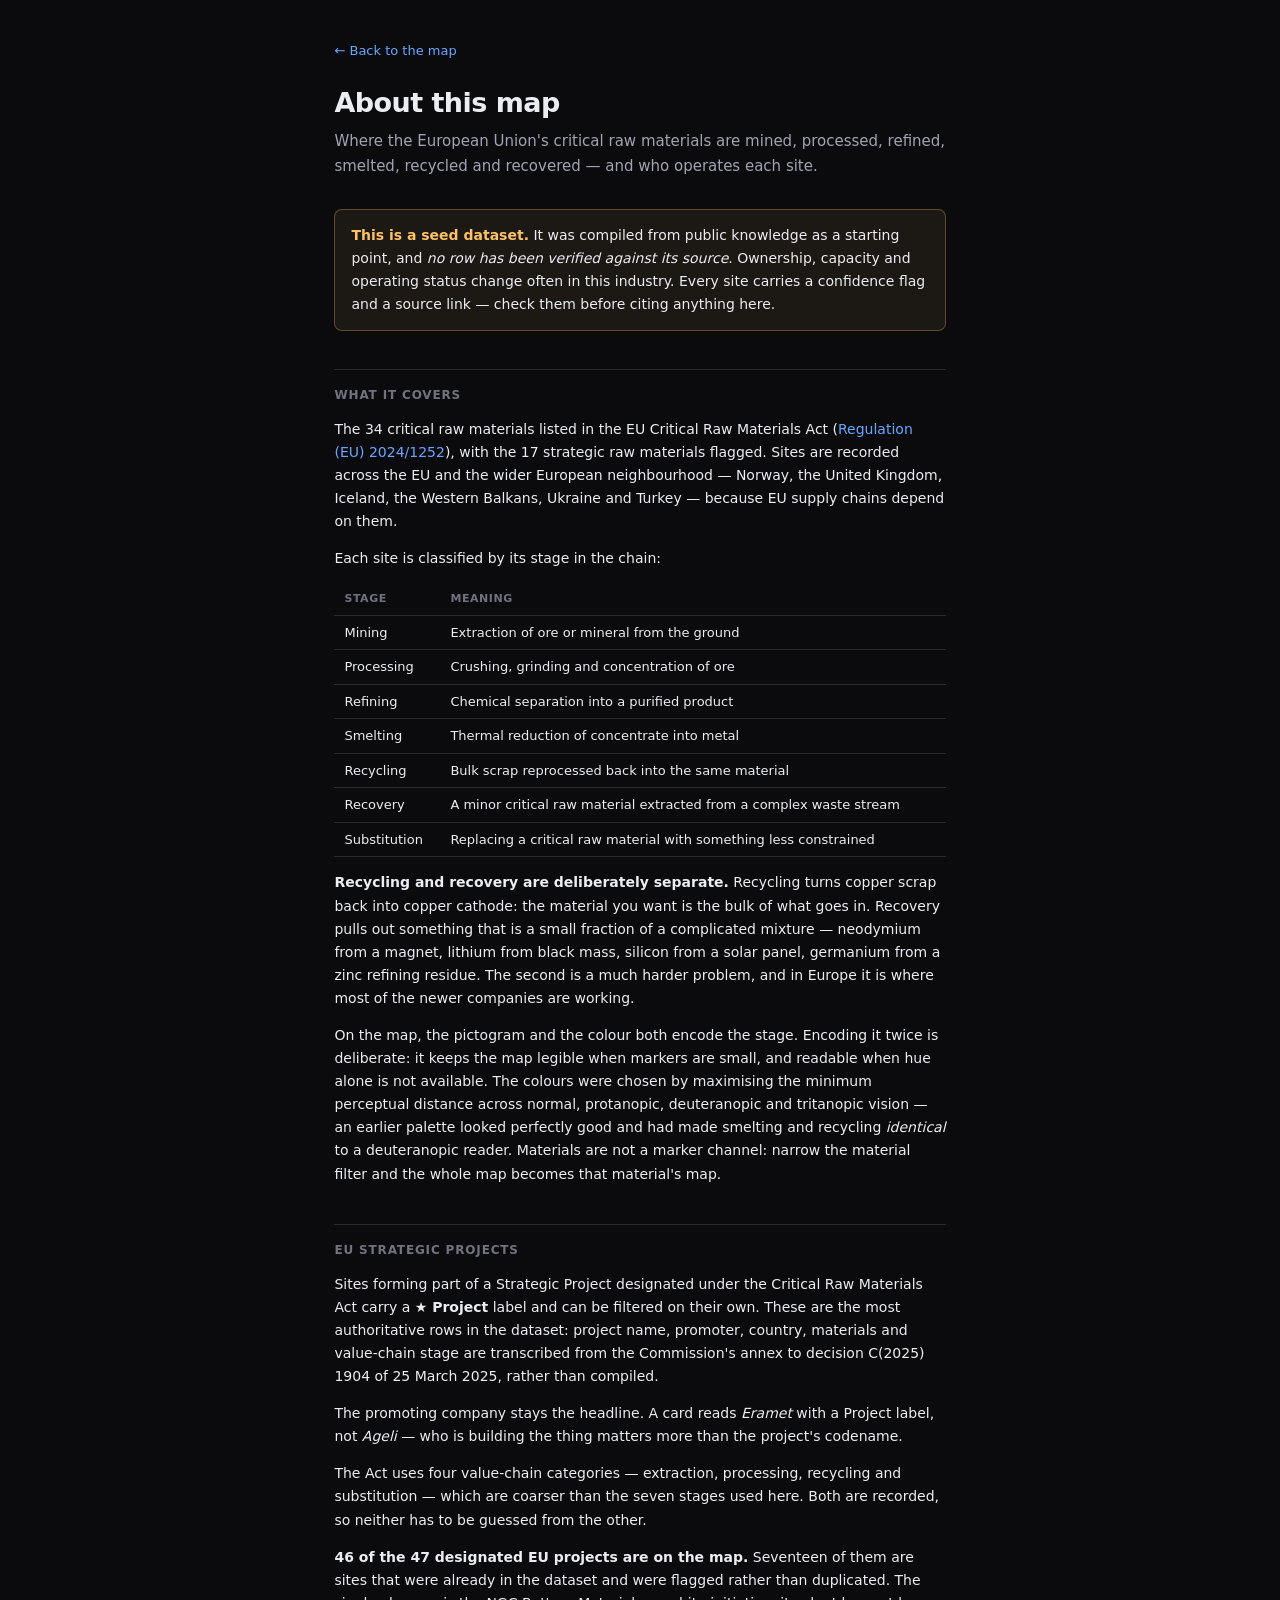
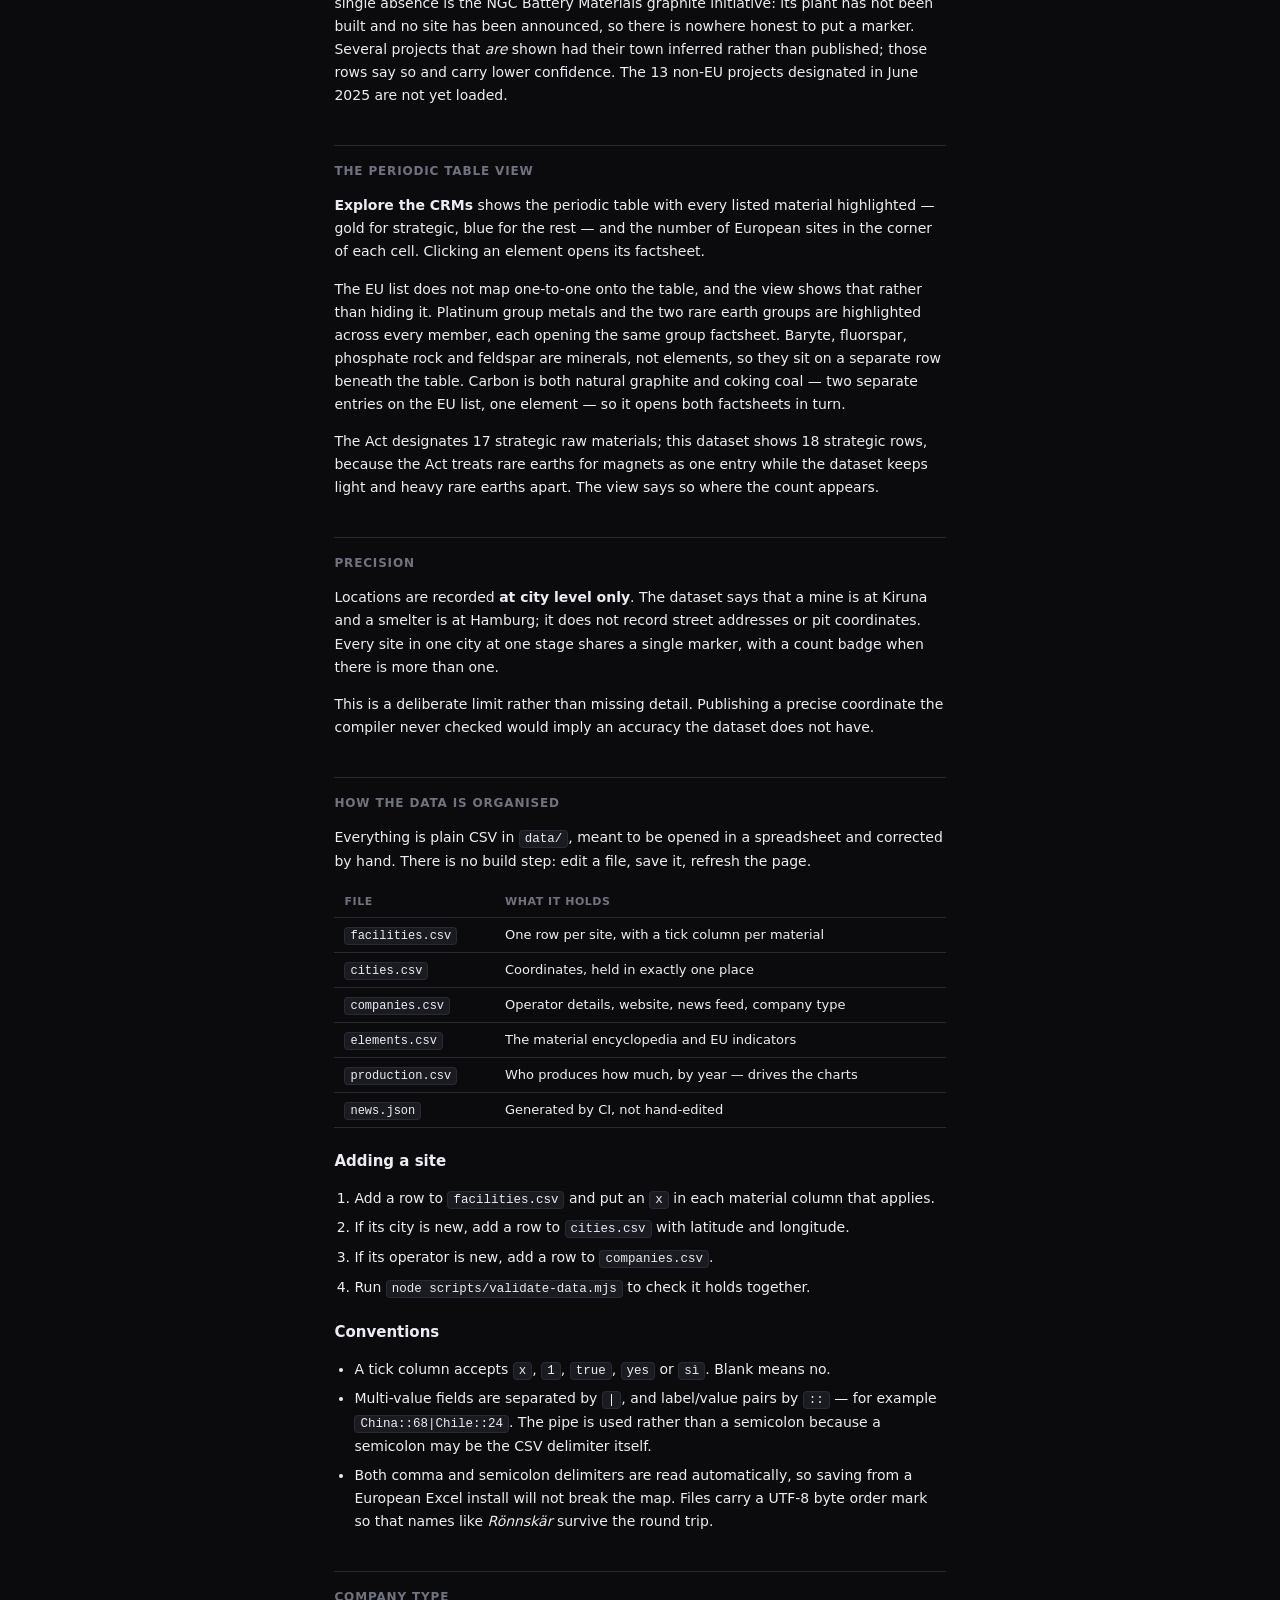
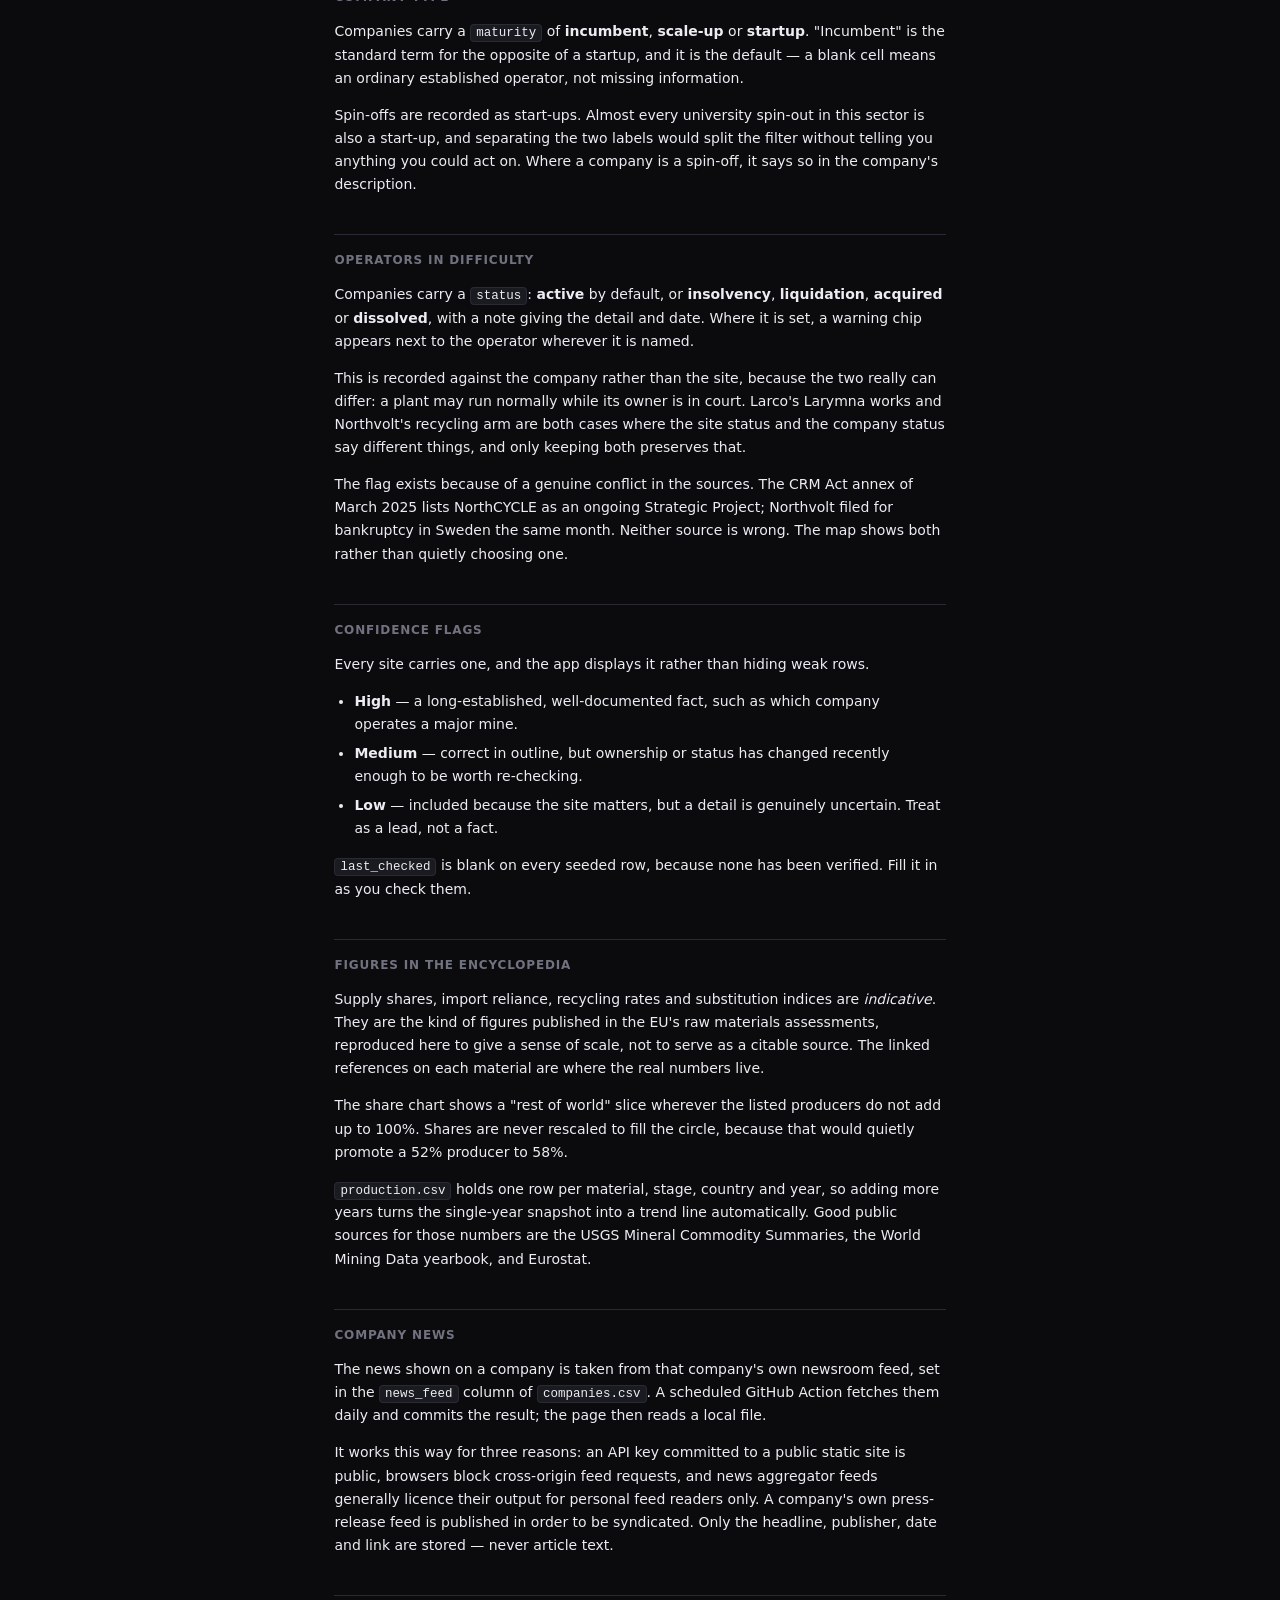
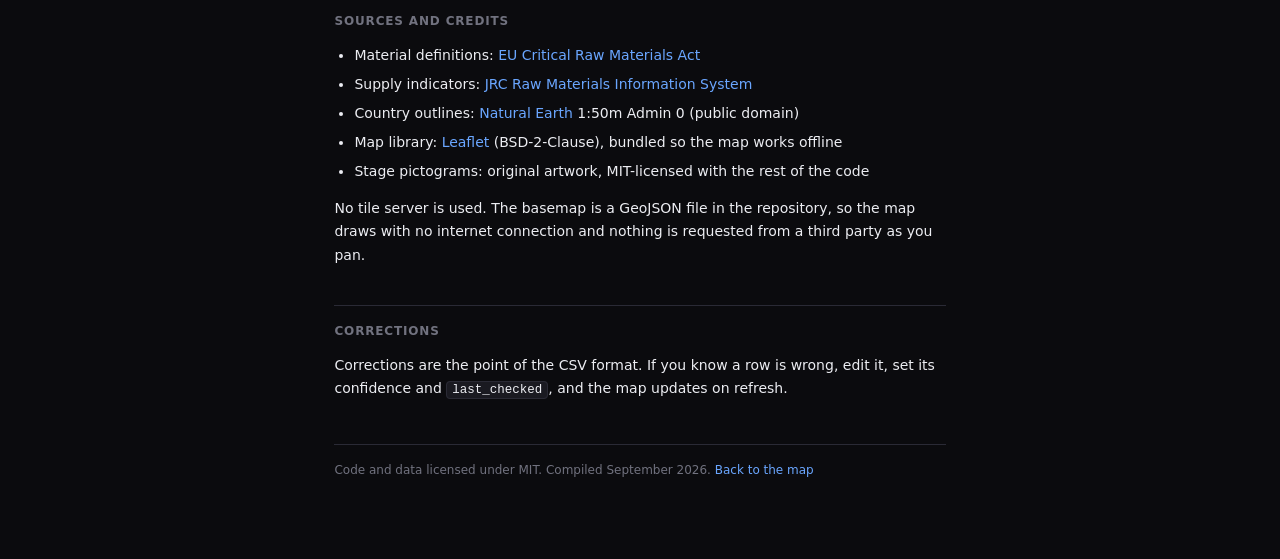
==== commit 5ad8f121: "Add the periodic table view An "Explore the CRMs" button in the header opens the periodic table with" ====
--- a/about.html
+++ b/about.html
@@ -134,6 +134,26 @@
     lower confidence. The 13 non-EU projects designated in June 2025 are not yet loaded.
   </p>
 
+  <h2>The periodic table view</h2>
+  <p>
+    <strong>Explore the CRMs</strong> shows the periodic table with every listed material
+    highlighted — gold for strategic, blue for the rest — and the number of European sites in
+    the corner of each cell. Clicking an element opens its factsheet.
+  </p>
+  <p>
+    The EU list does not map one-to-one onto the table, and the view shows that rather than
+    hiding it. Platinum group metals and the two rare earth groups are highlighted across every
+    member, each opening the same group factsheet. Baryte, fluorspar, phosphate rock and feldspar
+    are minerals, not elements, so they sit on a separate row beneath the table. Carbon is both
+    natural graphite and coking coal — two separate entries on the EU list, one element — so it
+    opens both factsheets in turn.
+  </p>
+  <p>
+    The Act designates 17 strategic raw materials; this dataset shows 18 strategic rows, because
+    the Act treats rare earths for magnets as one entry while the dataset keeps light and heavy
+    rare earths apart. The view says so where the count appears.
+  </p>
+
   <h2>Precision</h2>
 
   <p>
--- a/css/styles.css
+++ b/css/styles.css
@@ -1003,3 +1003,188 @@
   background: var(--surface-3);
   border-color: var(--border-strong);
 }
+
+/* Clicking an SVG path focuses it, and the browser then draws its default focus
+   ring around the path's *bounding box* — a stray rectangle across the map, and
+   for a country like Russia a rectangle half the width of Europe.
+   Countries are hover-only now: they carry a tooltip, are not clickable, and are
+   not in the tab order, so there is no focus state worth indicating. Markers are
+   HTML elements rather than paths, so they keep their focus ring. */
+.leaflet-container path.country:focus,
+.leaflet-container path.leaflet-interactive:focus {
+  outline: none;
+}
+
+/* ===========================================================================
+   Modal shell, and the periodic table view
+   =========================================================================== */
+
+.modal {
+  position: fixed;
+  inset: 0;
+  z-index: 1000;
+  display: grid;
+  place-items: center;
+  padding: 24px;
+  background: rgba(6, 6, 9, 0.82);
+  backdrop-filter: blur(6px);
+}
+
+.modal__card {
+  display: grid;
+  grid-template-rows: auto 1fr;
+  width: min(900px, 100%);
+  max-height: min(860px, 100%);
+  background: var(--surface);
+  border: 1px solid var(--border-strong);
+  border-radius: 18px;
+  box-shadow: 0 24px 64px rgba(0, 0, 0, 0.6);
+  overflow: hidden;
+}
+.modal__card--wide { width: min(1160px, 100%); }
+
+.modal__head {
+  display: flex;
+  align-items: center;
+  gap: 10px;
+  padding: 16px 22px;
+  border-bottom: 1px solid var(--border);
+}
+.modal__head h2 { margin: 0; font-size: 17px; font-weight: 650; letter-spacing: -0.01em; }
+
+.modal__body { overflow-y: auto; padding: 18px 22px 26px; min-height: 0; }
+
+.btn--accent {
+  border-color: var(--accent-dim);
+  color: var(--accent);
+  background: rgba(106, 166, 255, 0.1);
+  font-weight: 600;
+}
+.btn--accent:hover { background: rgba(106, 166, 255, 0.2); border-color: var(--accent); }
+
+/* Periodic table ---------------------------------------------------------- */
+
+.pt-lede { margin: 0 0 12px; font-size: 13px; color: var(--text-dim); max-width: 82ch; }
+
+.pt-legend { display: flex; flex-wrap: wrap; gap: 14px; margin-bottom: 14px; font-size: 12px; }
+.pt-key { display: inline-flex; align-items: center; gap: 7px; color: var(--text-dim); }
+.pt-key::before {
+  content: "";
+  width: 13px; height: 13px;
+  border-radius: 3px;
+  border: 1px solid var(--border-strong);
+  background: var(--surface-2);
+}
+.pt-key--crm::before { background: rgba(106, 166, 255, 0.28); border-color: var(--accent); }
+.pt-key--strategic::before { background: rgba(255, 212, 121, 0.34); border-color: #ffd479; }
+
+.pt-grid {
+  display: grid;
+  grid-template-columns: repeat(18, minmax(0, 1fr));
+  grid-auto-rows: minmax(0, auto);
+  gap: 3px;
+  /* Row 8 is the visual gap between the main body and the f-block. */
+  min-width: 760px;
+}
+
+.pt-cell {
+  position: relative;
+  aspect-ratio: 1 / 1.06;
+  display: flex;
+  flex-direction: column;
+  align-items: flex-start;
+  justify-content: center;
+  padding: 3px 4px;
+  text-align: left;
+  border: 1px solid var(--border);
+  border-radius: 4px;
+  background: var(--surface-2);
+  color: var(--text-faint);
+  overflow: hidden;
+}
+.pt-cell--ghost {
+  background: transparent;
+  border-style: dashed;
+  color: var(--text-faint);
+  align-items: center;
+  justify-content: center;
+  font-size: 9px;
+}
+
+.pt-z { position: absolute; top: 2px; right: 4px; font-size: 8px; opacity: 0.7; }
+.pt-sym { font-size: 15px; font-weight: 650; line-height: 1.1; color: var(--text-dim); }
+.pt-name {
+  font-size: 7.5px; line-height: 1.15; margin-top: 1px;
+  max-width: 100%; overflow: hidden;
+  display: -webkit-box; -webkit-line-clamp: 2; -webkit-box-orient: vertical;
+}
+
+/* A listed material. Blue for critical, gold for strategic — deliberately
+   unlike any stage colour, since this is a designation, not an activity. */
+.pt-cell--crm {
+  cursor: pointer;
+  background: rgba(106, 166, 255, 0.16);
+  border-color: var(--accent-dim);
+  color: var(--accent);
+}
+.pt-cell--crm .pt-sym { color: #cfe0ff; }
+.pt-cell--crm:hover { background: rgba(106, 166, 255, 0.3); border-color: var(--accent); }
+
+.pt-cell--strategic {
+  background: rgba(255, 212, 121, 0.18);
+  border-color: rgba(255, 212, 121, 0.55);
+  color: #ffd479;
+}
+.pt-cell--strategic .pt-sym { color: #ffe6b0; }
+.pt-cell--strategic:hover { background: rgba(255, 212, 121, 0.32); border-color: #ffd479; }
+
+.pt-sites {
+  position: absolute; bottom: 2px; right: 3px;
+  font-size: 8px; font-weight: 700;
+  color: var(--text); opacity: 0.85;
+  font-variant-numeric: tabular-nums;
+}
+.pt-multi {
+  position: absolute; bottom: 2px; left: 3px;
+  font-size: 8px; font-weight: 700; opacity: 0.75;
+}
+
+.pt-choice {
+  display: flex; align-items: center; flex-wrap: wrap; gap: 8px;
+  margin-top: 14px; padding: 10px 12px;
+  background: var(--surface-2);
+  border: 1px solid var(--border-strong);
+  border-radius: var(--radius);
+}
+.pt-choice__label { font-size: 13px; color: var(--text-dim); }
+
+.pt-foot { margin-top: 16px; font-size: 12px; color: var(--text-faint); line-height: 1.6; max-width: 88ch; }
+.chip--el-link { cursor: pointer; color: var(--accent); border-color: var(--accent-dim); background: rgba(106,166,255,0.1); }
+.chip--el-link:hover { background: rgba(106,166,255,0.2); }
+
+@media (max-width: 900px) {
+  .modal { padding: 10px; }
+  .modal__body { padding: 14px; overflow-x: auto; }
+  .modal__head { padding: 13px 16px; }
+}
+
+/* Materials that are minerals rather than chemical elements, on their own row. */
+.pt-orphans {
+  display: flex;
+  align-items: center;
+  flex-wrap: wrap;
+  gap: 10px;
+  margin-top: 14px;
+  padding: 11px 13px;
+  background: var(--surface-2);
+  border: 1px solid var(--border);
+  border-radius: var(--radius);
+}
+.pt-orphans__label {
+  font-size: 11px; font-weight: 700; letter-spacing: 0.06em;
+  text-transform: uppercase; color: var(--text-faint);
+}
+.pt-orphans__list { display: flex; flex-wrap: wrap; gap: 6px; }
+
+/* Divider between two factsheets shown one after the other. */
+.panel-rule { border: none; border-top: 1px solid var(--border-strong); margin: 26px 0 20px; }
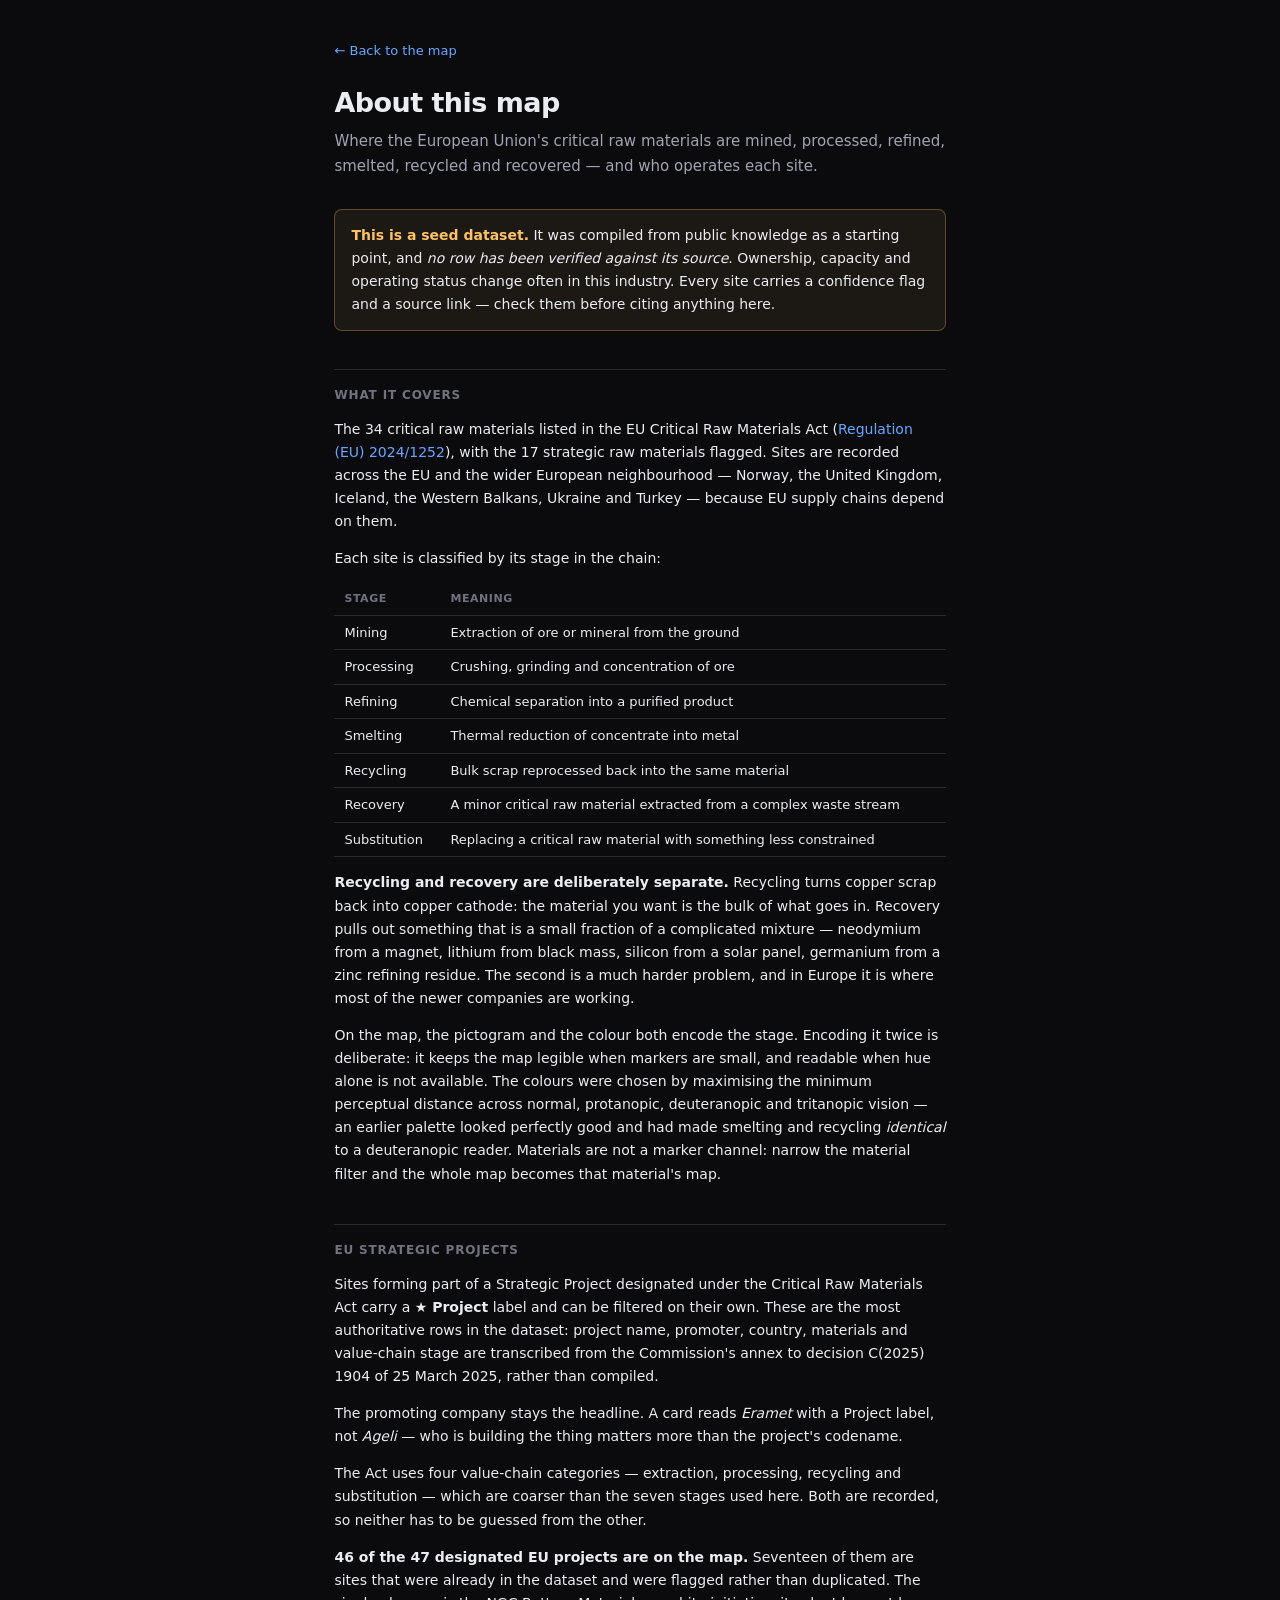
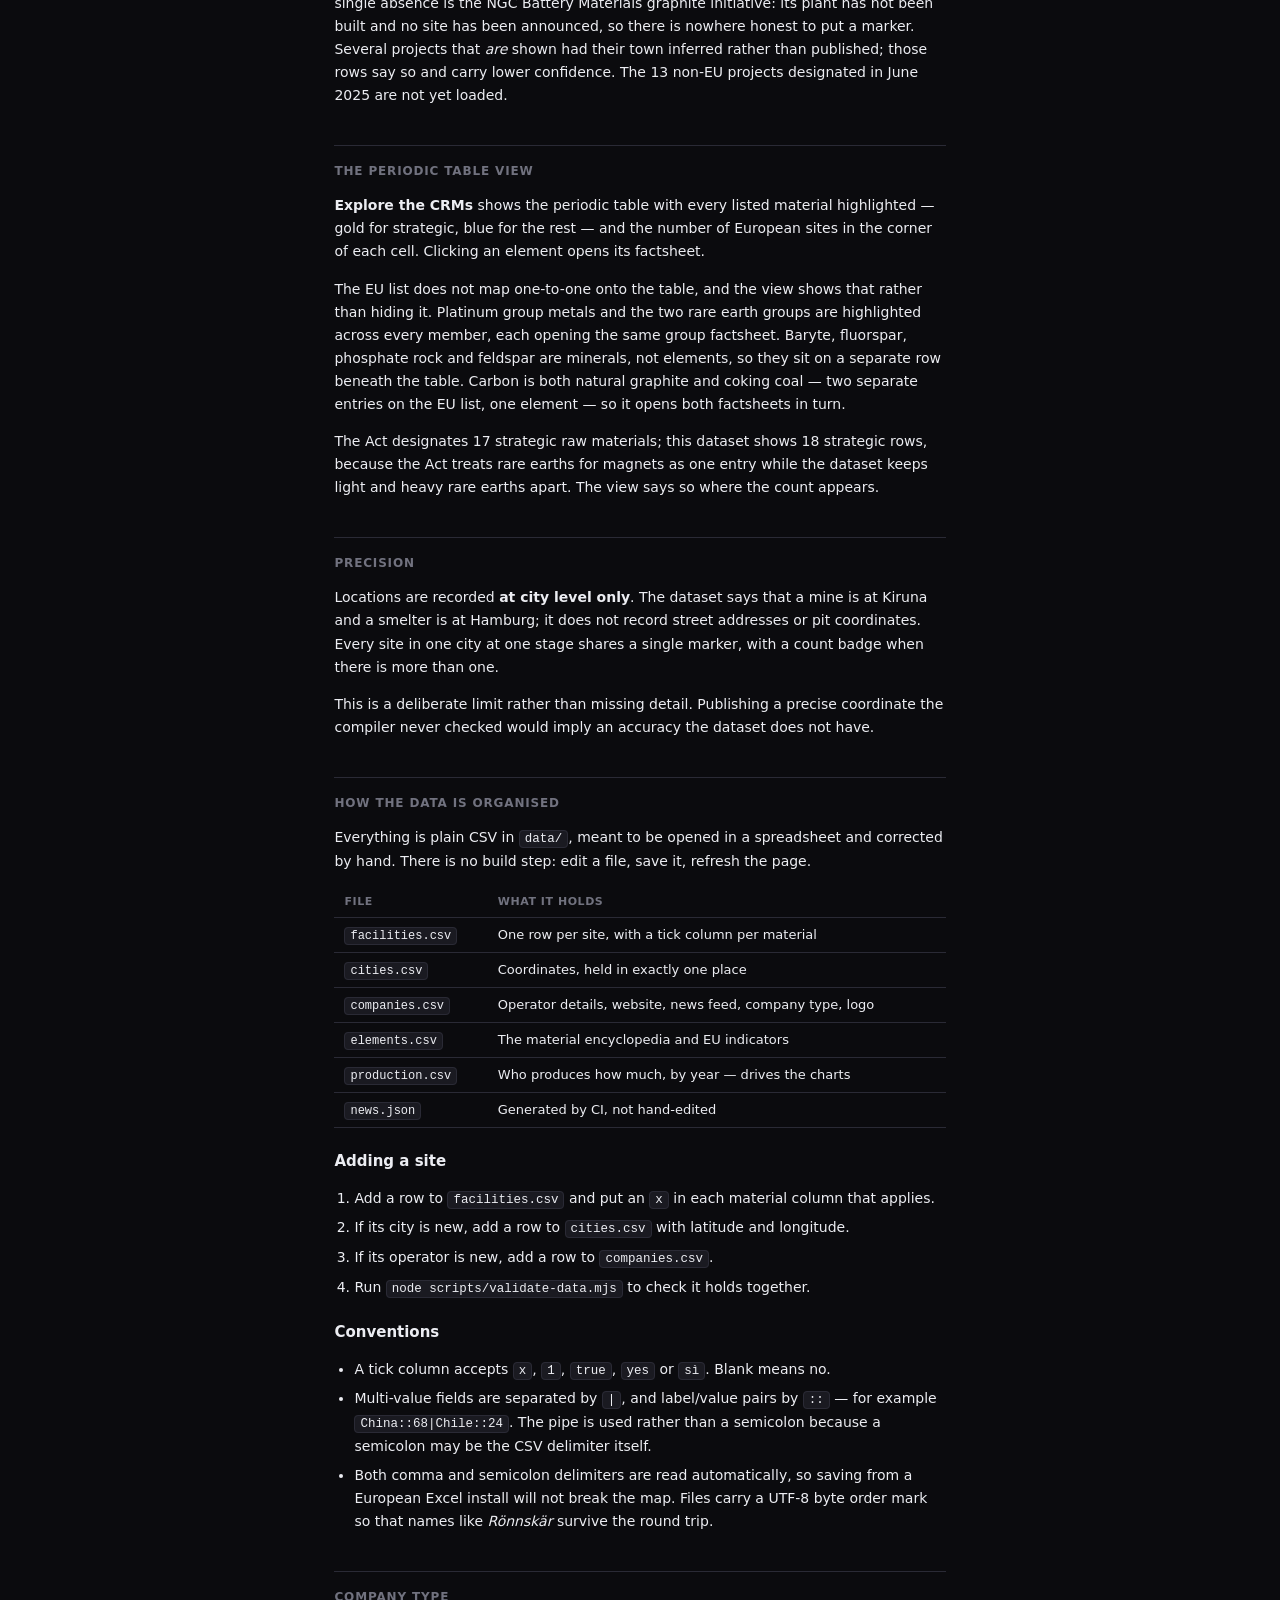
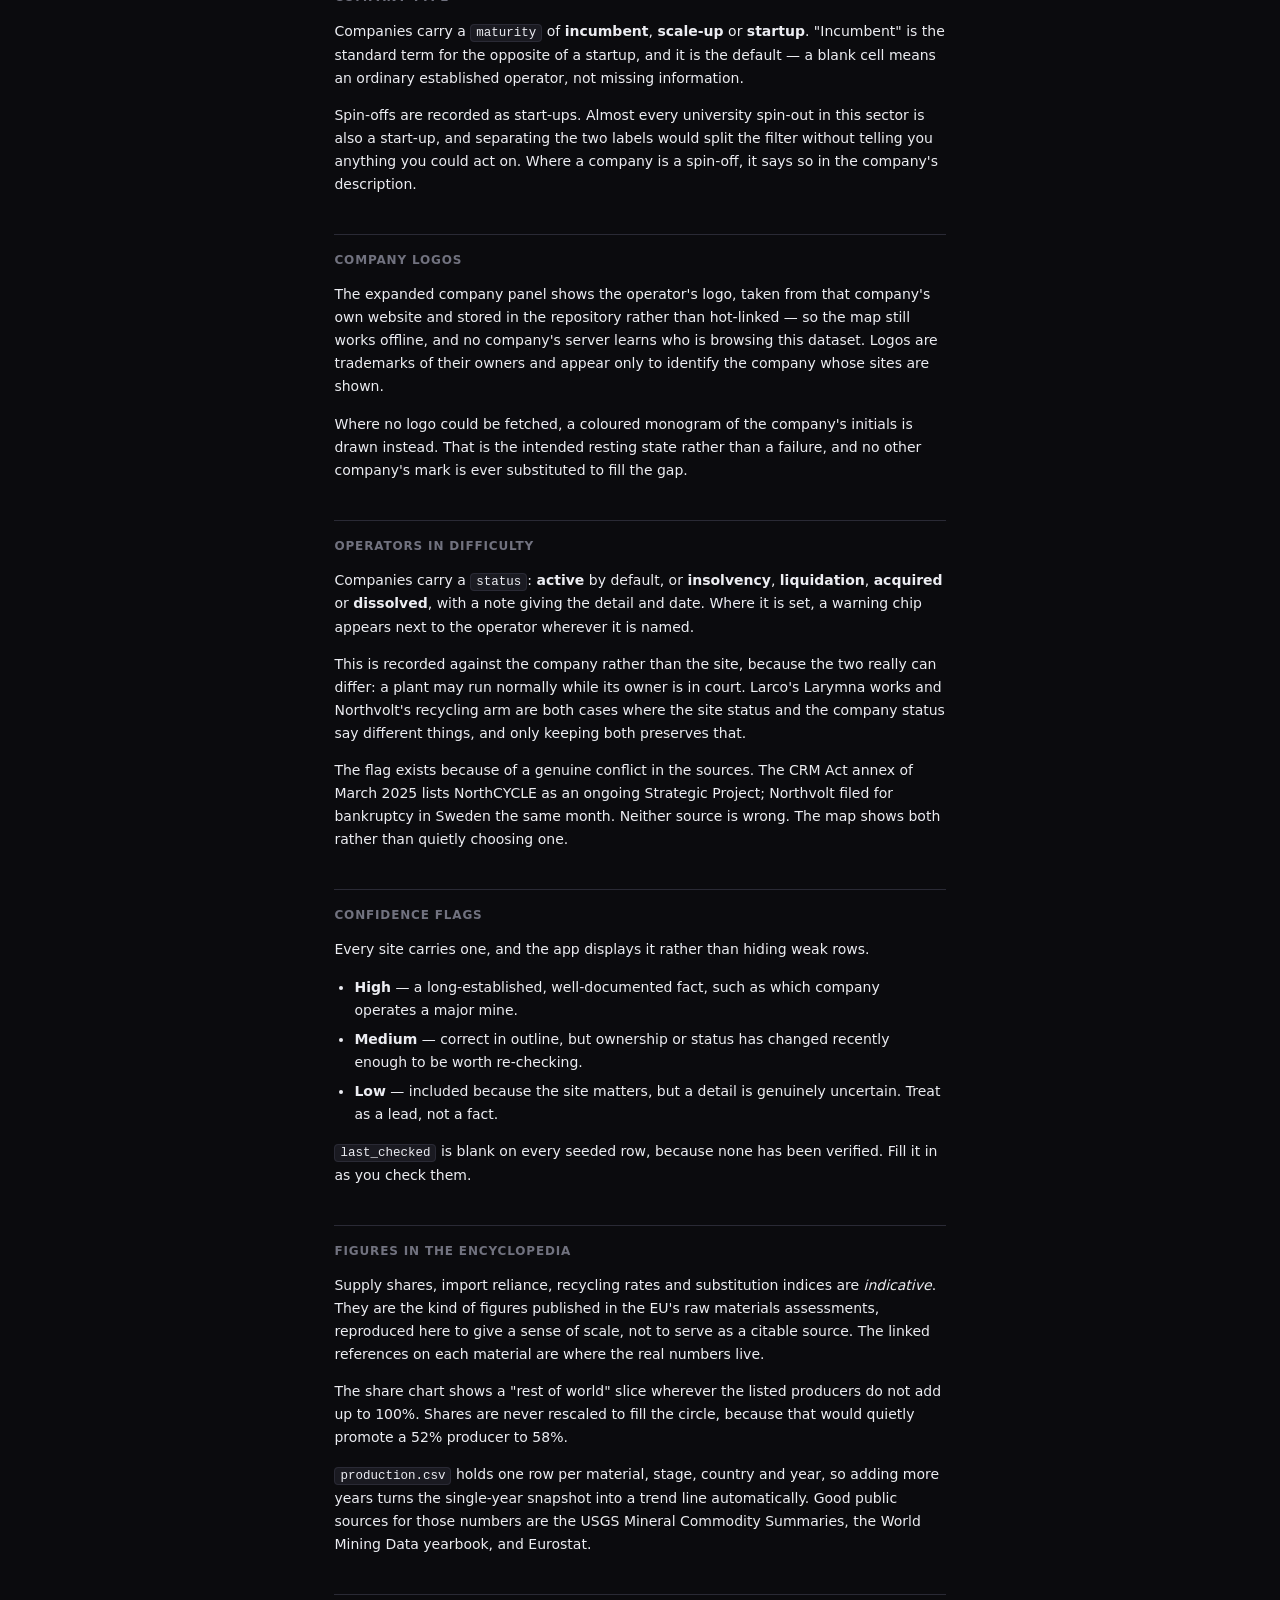
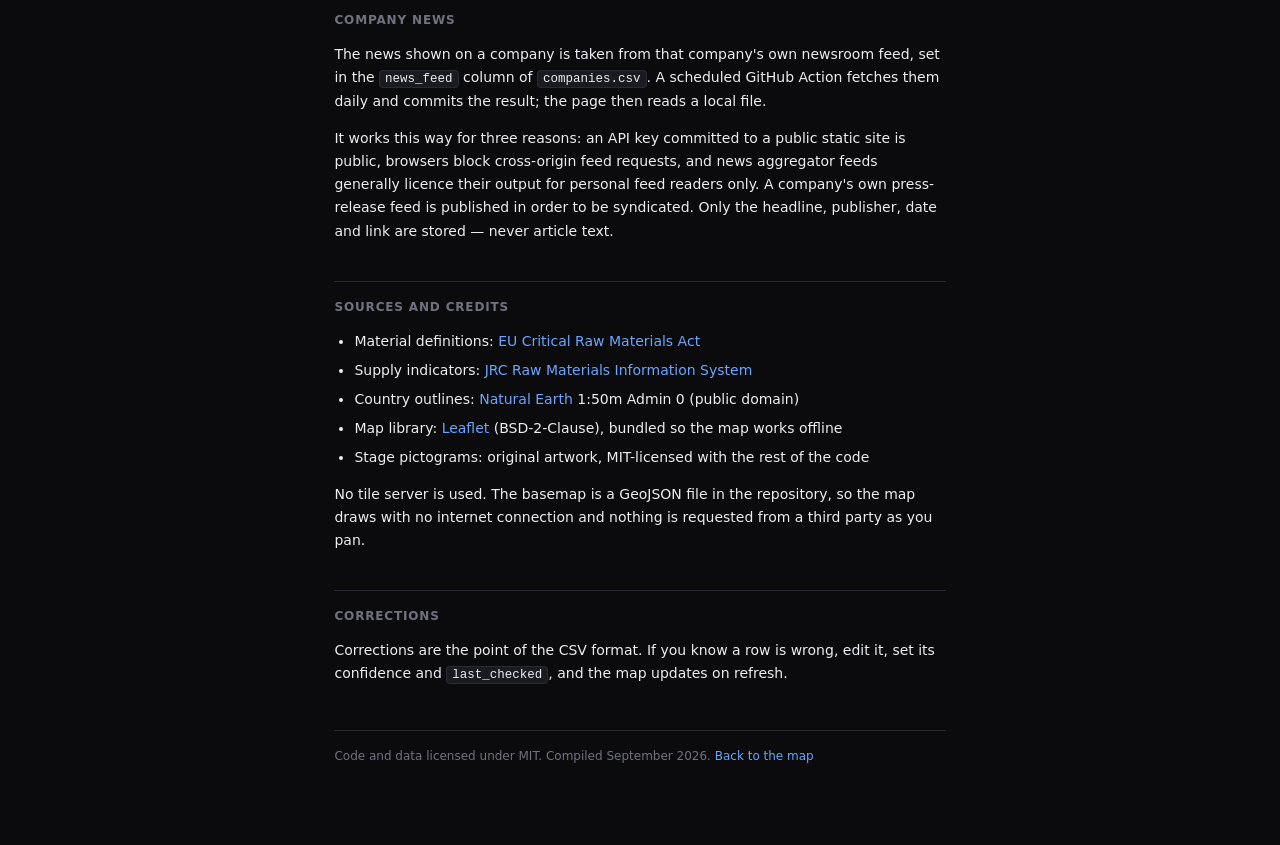
==== commit ee20ea4e: "Show company logos in the expanded company panel scripts/fetch-logos.mjs reads each company's own we" ====
--- a/about.html
+++ b/about.html
@@ -178,7 +178,7 @@
     <tr><th>File</th><th>What it holds</th></tr>
     <tr><td><code>facilities.csv</code></td><td>One row per site, with a tick column per material</td></tr>
     <tr><td><code>cities.csv</code></td><td>Coordinates, held in exactly one place</td></tr>
-    <tr><td><code>companies.csv</code></td><td>Operator details, website, news feed, company type</td></tr>
+    <tr><td><code>companies.csv</code></td><td>Operator details, website, news feed, company type, logo</td></tr>
     <tr><td><code>elements.csv</code></td><td>The material encyclopedia and EU indicators</td></tr>
     <tr><td><code>production.csv</code></td><td>Who produces how much, by year — drives the charts</td></tr>
     <tr><td><code>news.json</code></td><td>Generated by CI, not hand-edited</td></tr>
@@ -220,6 +220,19 @@
     you could act on. Where a company is a spin-off, it says so in the company's description.
   </p>
 
+  <h2>Company logos</h2>
+  <p>
+    The expanded company panel shows the operator's logo, taken from that company's own website
+    and stored in the repository rather than hot-linked — so the map still works offline, and no
+    company's server learns who is browsing this dataset. Logos are trademarks of their owners
+    and appear only to identify the company whose sites are shown.
+  </p>
+  <p>
+    Where no logo could be fetched, a coloured monogram of the company's initials is drawn
+    instead. That is the intended resting state rather than a failure, and no other company's
+    mark is ever substituted to fill the gap.
+  </p>
+
   <h2>Operators in difficulty</h2>
   <p>
     Companies carry a <code>status</code>: <strong>active</strong> by default, or
--- a/css/styles.css
+++ b/css/styles.css
@@ -1188,3 +1188,43 @@
 
 /* Divider between two factsheets shown one after the other. */
 .panel-rule { border: none; border-top: 1px solid var(--border-strong); margin: 26px 0 20px; }
+
+/* Company mark, expanded panel only ---------------------------------------- */
+
+.cohead { display: flex; align-items: center; gap: 13px; margin-bottom: 10px; }
+.cohead__text { min-width: 0; }
+.cohead__text h2 { margin: 0; }
+.cohead__hq { font-size: 12px; color: var(--text-faint); margin-top: 1px; }
+
+.clogo {
+  position: relative;
+  flex: none;
+  display: grid;
+  place-items: center;
+  width: 46px;
+  height: 46px;
+  border-radius: 11px;
+  overflow: hidden;
+  border: 1px solid var(--border-strong);
+  /* The monogram is the floor: if the logo is missing or fails to load, this is
+     what remains, so a company without a logo still looks intentional. */
+  background: hsl(var(--mono-h) 42% 26%);
+}
+.clogo__mono {
+  font-size: 15px;
+  font-weight: 700;
+  letter-spacing: 0.02em;
+  color: hsl(var(--mono-h) 70% 86%);
+  user-select: none;
+}
+.clogo img {
+  position: absolute;
+  inset: 0;
+  width: 100%;
+  height: 100%;
+  object-fit: contain;
+  /* Most logos are drawn for a white page. A light plate keeps dark wordmarks
+     legible here without inverting anyone's brand colours. */
+  background: #f4f5f8;
+  padding: 5px;
+}
